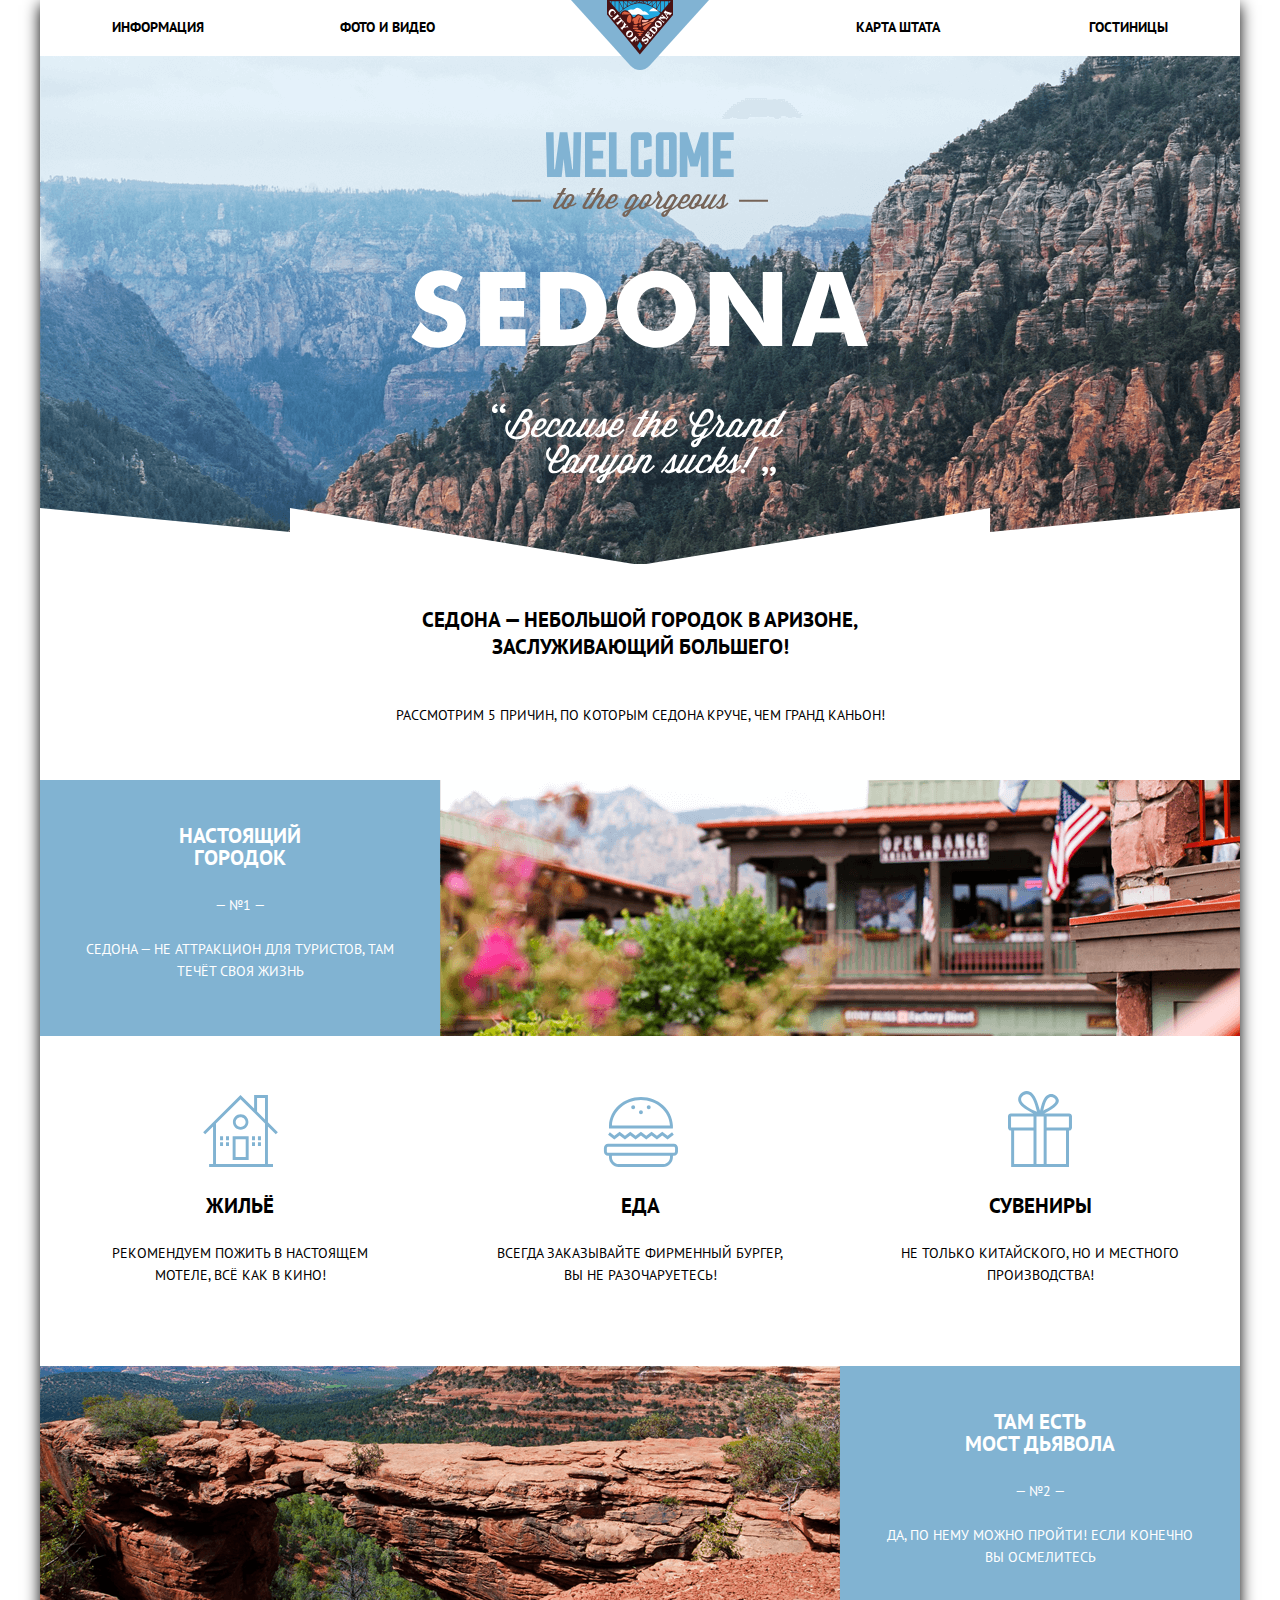
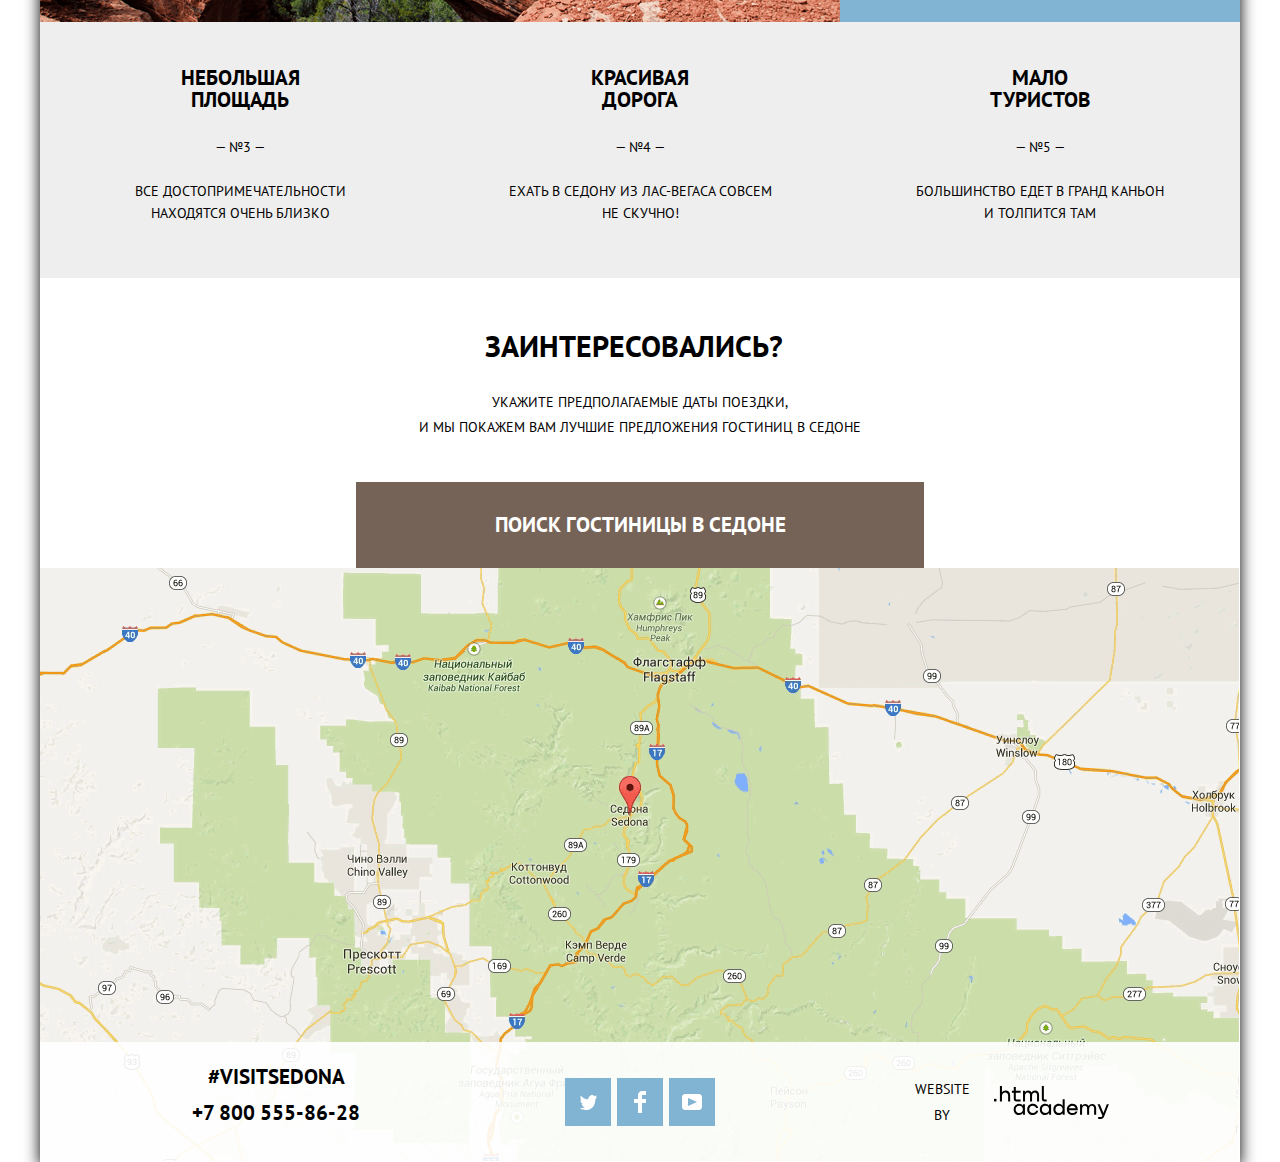
==== src/index.html @ e9a8806e "Закончил все секции основной страницы" ====
<!DOCTYPE html>
<html class="page" lang="ru">
<head>
    <meta charset="UTF-8"/>
    <link rel="stylesheet" href="css/normalize.css">
    <link rel="stylesheet" href="css/style.css">
    <link rel="icon" href="img/favicon/32.svg">
    <link rel="icon" href="img/favicon/152.svg">
    <link rel="manifest" href="manifest.webmanifest">
    <title>SEDONA</title>
</head>

<body class="page__body">
<div class="wrapper">
    <header>
        <nav class="nav">
            <a href="index.html" class="logo"></a>

            <ul class="nav__list">
                <li class="nav__item"><a href="#" class="nav__link">Информация</a></li>
                <li class="nav__item"><a href="#" class="nav__link">Фото и видео</a></li>
                <li class="nav__item"><a href="#" class="nav__link">Карта штата</a></li>
                <li class="nav__item"><a href="#" class="nav__link">Гостиницы</a></li>
            </ul>
        </nav>
    </header>

    <main class="content">

        <div class="main-header">
            <div class="intro">
                <img class="intro__img" src="img/welcome/welcome.svg" width="458" height="352" alt="Welcome">
            </div>

            <h1 class="title title_bold main-header__title">Седона — небольшой городок в Аризоне, <br>заслуживающий
                большего!
            </h1>
            <p class="subtitle main-header__subtitle">Рассмотрим 5 причин, по которым Седона круче, чем гранд
                каньон!</p>
        </div>

        <section class="steps">
            <!-- step-1 -->
            <div class="card card_white-text card_blue-bg">
                <h3 class="title card__title">Настоящий <br>городок</h3>
                <div class="card__number">— №1 —</div>
                <p class="subtitle card__subtitle">Седона — не аттракцион для туристов, там<br>течёт своя жизнь</p>
            </div>
            <div class="steps__img steps__img_city"></div>

            <div class="card card_info">
                <img class="card__icon" src="img/content/icon/home.svg" width="75" height="72" alt="Home">
                <h3 class="title card__title">Жильё</h3>
                <div class="subtitle card__subtitle">Рекомендуем пожить в настоящем <br>мотеле, всё как в кино!</div>
            </div>
            <div class="card card_info">
                <img class="card__icon" src="img/content/icon/eat.svg" width="75" height="70" alt="Eat">
                <h3 class="title card__title">Еда</h3>
                <div class="subtitle card__subtitle">Всегда заказывайте фирменный бургер,<br> вы не разочаруетесь!</div>
            </div>
            <div class="card card_info">
                <img class="card__icon" src="img/content/icon/gift.svg" width="64" height="77" alt="Gift">
                <h3 class="title card__title">Сувениры</h3>
                <div class="subtitle card__subtitle">Не только китайского, но и местного<br>производства!
                </div>
            </div>

            <!-- step-2 -->
            <div class="steps__img steps__img_devil"></div>

            <div class="card card_white-text card_blue-bg">
                <h3 class="title card__title">Там есть<br>Мост дьявола</h3>
                <div class="card__number">— №2 —</div>
                <p class="subtitle card__subtitle">Да, по нему можно пройти! Если конечно<br> вы осмелитесь</p>
            </div>
            <!-- more steps -->
            <div class="card card_gray-bg">
                <h3 class="title card__title">небольшая <br>площадь
                </h3>
                <div class="card__number">— №3 —</div>
                <p class="subtitle card__subtitle">все достопримечательности<br>находятся очень близко</p>
            </div>
            <div class="card card_gray-bg">
                <h3 class="title card__title">красивая<br>
                    дорога
                </h3>
                <div class="card__number">— №4 —</div>
                <p class="subtitle card__subtitle">ехать в седону из лас-вегаса совсем<br>не скучно!</p>
            </div>
            <div class="card card_gray-bg">
                <h3 class="title card__title">мало<br>туристов
                </h3>
                <div class="card__number">— №5 —</div>
                <p class="subtitle card__subtitle">большинство едет в гранд каньон<br>и толпится там</p>
            </div>
        </section>
        <section class="interesting">
            <h2 class="title interesting__title">
                Заинтересовались?
            </h2>
            <p class="subtitle interesting__subtitle">Укажите предполагаемые даты поездки,<br> и мы покажем вам лучшие
                предложения гостиниц в седоне</p>
            <button class="button button_brown">ПОИСК ГОСТИНИЦЫ В седоне</button>
        </section>
        <footer class="main-footer">
            <!-- карта -->
        </footer>
    </main>

    <div class="page-footer">
        <div class="contacts">
            <div class="contacts__hashtag">#visitSEDONA</div>
            <a href="tel:+78005558628" class="contacts__phone">+7 800 555-86-28</a>
        </div>
        <div class="social">
            <a class="social__link"><img class="social__icon social__icon_tw" src="img/footer/social/twitter.svg" alt="twitter"></a>
            <a class="social__link"><img class="social__icon social__icon_fb" src="img/footer/social/fb.svg" alt="fb"></a>
            <a class="social__link"><img class="social__icon social__icon_yt" src="img/footer/social/youtube.svg" alt="youtube"></a>
        </div>
        <div class="developer">
            Website by <a href="https://htmlacademy.ru/intensive/htmlcss" class="developer__link"><svg viewBox="0 0 115 33" xmlns="http://www.w3.org/2000/svg">
            <path d="M0 12.8691V15.4429H2.45789V12.8691H0Z"/>
            <path d="M11.6466 4.52562C10.0863 4.52562 8.82534 5.23341 8.03454 6.26294H7.94905V0H5.91864V15.4429H7.94905V10.1451C7.94905 8.02172 9.27418 6.49888 11.2191 6.49888C13.0572 6.49888 14.1258 7.87158 14.1258 9.71614V15.4429H16.1563V9.35153C16.1563 6.41308 14.3396 4.52562 11.6466 4.52562Z"/>
            <path d="M26.6171 4.82696H21.8082V1.07349H19.7778V4.82696H17.8542V6.80022H19.7778V12.7843C19.7778 14.5002 20.7396 15.4439 22.4708 15.4439H26.6171V13.4492H22.8769C22.193 13.4492 21.8082 13.0632 21.8082 12.3983V6.80022H26.6171V4.82696Z"/>
            <path d="M41.1215 4.54712C39.497 4.54712 38.2576 5.34071 37.5736 6.60618H37.5095C36.8897 5.36217 35.7356 4.54712 34.154 4.54712C32.7434 4.54712 31.6746 5.29781 31.0336 6.3488H30.948V4.82596H29.0031V15.4429H31.0336V9.99504C31.0336 8.00032 32.0806 6.54184 33.6624 6.49894C35.1584 6.45604 36.0347 7.52847 36.0347 9.13708V15.4429H38.0652V9.82343C38.0652 7.44266 39.4758 6.49894 40.6941 6.49894C42.1688 6.49894 43.0452 7.52847 43.0452 9.13708V15.4429H45.0754V8.92261C45.0754 6.3488 43.6221 4.54712 41.1215 4.54712Z"/>
            <path d="M47.8271 12.6975C47.8271 14.4348 48.8103 15.4429 50.6269 15.4429H52.6359V13.4696H50.9261C50.2422 13.4696 49.8574 13.0835 49.8574 12.4186V0H47.8271V12.6975Z"/>
            <path d="M28.9048 19.6888H28.8192C28.027 18.6227 26.7425 17.8764 25.0295 17.8551C21.882 17.8124 19.6338 20.1365 19.6338 23.4202C19.6338 26.7252 21.9248 29.0494 25.008 29.0068C26.7637 28.9853 28.027 28.1965 28.8192 27.0663H28.9048V28.7081H30.9177V18.1536H28.9048V19.6888ZM25.3077 27.0451C23.081 27.0451 21.6679 25.4245 21.6679 23.4202C21.6679 21.4159 23.081 19.7954 25.3077 19.7954C27.4703 19.7954 28.8836 21.4159 28.8836 23.4202C28.8836 25.4033 27.4703 27.0451 25.3077 27.0451Z"/>
            <path d="M44.2095 21.9915C43.717 19.6034 41.5973 17.855 38.8139 17.855C35.4524 17.855 33.2042 20.307 33.2042 23.4201C33.2042 26.5331 35.4524 29.0067 38.8139 29.0067C41.5973 29.0067 43.717 27.2155 44.2095 24.8061H42.0898C41.6617 26.1494 40.3984 27.0662 38.8354 27.0662C36.6513 27.0662 35.2381 25.4244 35.2381 23.4201C35.2381 21.4158 36.6513 19.7953 38.8354 19.7953C40.4625 19.7953 41.6617 20.7548 42.0898 21.9915H44.2095Z"/>
            <path d="M55.0836 19.6888H54.998C54.2058 18.6227 52.921 17.8764 51.2081 17.8551C48.0607 17.8124 45.8125 20.1365 45.8125 23.4202C45.8125 26.7252 48.1036 29.0494 51.1866 29.0068C52.9425 28.9853 54.2058 28.1965 54.998 27.0663H55.0836V28.7081H57.0962V18.1536H55.0836V19.6888ZM51.4866 27.0451C49.2596 27.0451 47.8466 25.4245 47.8466 23.4202C47.8466 21.4159 49.2596 19.7954 51.4866 19.7954C53.6491 19.7954 55.0622 21.4159 55.0622 23.4202C55.0622 25.4033 53.6491 27.0451 51.4866 27.0451Z"/>
            <path d="M68.6538 19.7953H68.5682C67.776 18.6652 66.4483 17.8763 64.7568 17.855C61.6738 17.8123 59.3827 20.1365 59.3827 23.4415C59.3827 26.7251 61.6309 29.0493 64.7783 29.0067C66.4483 28.9853 67.776 28.239 68.5468 27.1729H68.6538V28.708H70.6665V13.356H68.6538V19.7953ZM65.0568 27.0662C62.8298 27.0662 61.4168 25.4458 61.4168 23.4415C61.4168 21.4372 62.8298 19.8166 65.0568 19.8166C67.2193 19.8166 68.6324 21.4585 68.6324 23.4415C68.6324 25.4458 67.2193 27.0662 65.0568 27.0662Z"/>
            <path d="M78.3297 17.855C75.0752 17.855 72.8483 20.3497 72.8483 23.4414C72.8483 26.4479 74.9467 29.0067 78.3724 29.0067C80.8561 29.0067 82.8475 27.6633 83.5541 25.4244H81.4342C80.9634 26.4267 79.8286 27.0662 78.4582 27.0662C76.5312 27.0662 75.1608 25.7869 75.0108 24.1451H83.7682C84.0464 20.6269 81.8412 17.855 78.3297 17.855ZM78.2868 19.7953C79.9783 19.7953 81.2416 20.8401 81.5627 22.354H75.0538C75.3534 20.8614 76.6168 19.7953 78.2868 19.7953Z"/>
            <path d="M98.1985 17.8762C96.5713 17.8762 95.3295 18.6651 94.6443 19.9232H94.5799C93.9591 18.6865 92.8029 17.8762 91.2184 17.8762C89.8054 17.8762 88.7347 18.6225 88.0924 19.6673H88.0068V18.1534H86.0583V28.7079H88.0924V23.2921C88.0924 21.3091 89.1417 19.8592 90.7261 19.8165C92.2247 19.7739 93.1028 20.84 93.1028 22.4392V28.7079H95.1368V23.1215C95.1368 20.7547 96.5499 19.8165 97.7703 19.8165C99.2477 19.8165 100.125 20.84 100.125 22.4392V28.7079H102.16V22.226C102.16 19.6673 100.704 17.8762 98.1985 17.8762Z"/>
            <path d="M109.441 27.0237L105.801 18.1536H103.553L108.392 29.7104L108.371 29.753C108.028 30.6272 107.643 30.947 106.701 30.947H104.196V32.9726H106.701C108.542 32.9726 109.527 32.1411 110.212 30.3499L114.88 18.1536H112.803L109.441 27.0237Z"/>
        </svg></a>
        </div>
    </div>
</div>
</body>
</html>
---- src/css/style.css ----
/* global */

:root {
    --text-color: #000;
    --blue-color: #81B3D2;
    --blue-color-hover: #669EC0;
    --blue-color-focus: #5496BD;
    --gray-color: #eee;
    --gray-color-active: #BDBBBC;
    --page-gray-color: #F2F2F2;
    --wrapper-shadow-color: rgba(0, 1, 1, 1);
    --brown-color: #766357;
    --brown-color-hover: #604E43;
    --brown-color-active: #503E33;
    --white-color: #fff;
    --white-color-active: rgba(255, 255, 255, 0.5);
    --white-color-footer: rgba(255, 255, 255, 0.9);
    --primary-font: "PT Sans", "Tahoma", sans-serif;

    --transition: 0.2s ease;
}

@font-face {
    font-family: "PT Sans";
    src: url("../fonts/PTSans-Regular.woff2") format("woff2"),
    url("../fonts/PTSans-Regular.woff") format("woff");
    font-weight: 400;
    font-style: normal;
}

@font-face {
    font-family: "PT Sans";
    src: url("../fonts/PTSans-Bold.woff2") format("woff2"),
    url("../fonts/PTSans-Bold.woff") format("woff");
    font-weight: 700;
    font-style: normal;
}

.page {
    height: 100%;
    margin: 0;
    padding: 0;
    font-family: var(--primary-font);
    background: var(--page-gray-color);
    font-size: 14px;
    line-height: 27px;
    text-align: center;
    text-transform: uppercase;
}

.page__body {
    min-height: 100%;
    display: grid;
    grid-template-rows: min-content 1fr min-content;
    justify-content: center;
    background: var(--white-color);
}

.wrapper {
    position: relative;
    width: 1200px;
    box-shadow: 0 5px 15px 0 var(--wrapper-shadow-color);
}

.title {
    margin: 0;
    padding: 0;
    font-size: 21px;
    font-weight: 700;
}

.subtitle {
    margin: 0;
    padding: 0;
}

.button,
.nav__link,
.social__link,
.social__icon,
.developer__link {
    transition: var(--transition);
}

.button {
    width: 568px;
    height: 86px;
    color: var(--white-color);
    list-style-type: none;
    font-size: 21px;
    font-weight: 700;
    text-transform: uppercase;
    border: none;
}

.button_brown {
    background-color: var(--brown-color);
}

.button_brown:hover {
    background: var(--brown-color-active);
}

.button_brown:active {
    background: var(--brown-color-active);
    color: var(--white-color-active);
}

/* page-header */

.logo {
    position: absolute;
    z-index: 1;
    width: 138px;
    height: 70px;
    left: 50%;
    margin-left: -69px;
    background: url("../img/logo.svg") no-repeat center;
}

.nav__list {
    margin: 0;
    padding: 0;
    height: 56px;
    width: 100%;
    list-style-type: none;
    display: flex;
    justify-content: center;
}

.nav__item {
    width: 25%;
    padding: 14px 0;
    box-sizing: border-box;
}

.nav__item:nth-child(1) {
    padding-left: 72px;
}

.nav__item:nth-child(4) {
    padding-right: 72px;
}

.nav__item:nth-child(1),
.nav__item:nth-child(2) {
    text-align: left;
}

.nav__item:nth-child(3),
.nav__item:nth-child(4) {
    text-align: right;
}

.nav__link {
    font-weight: 700;
    color: var(--text-color);
    text-decoration: none;
}

.nav__link:hover {
    color: var(--blue-color-hover);
}

.nav__link:focus {
    color: var(--brown-color);
}

.nav__link:active {
    color: var(--text-color);
    opacity: 0.5;
}

/*main-header*/
.intro {
    position: relative;
    height: 508px;
    display: flex;
    justify-content: center;
    align-items: flex-end;
    background: url("../img/welcome/bg-top.png") no-repeat bottom;
}

.intro::after {
    position: absolute;
    content: "";
    width: 100%;
    height: 56px;
    bottom: 0;
    background-image: url("data:image/svg+xml,%3Csvg width='1200' height='57' viewBox='0 0 1200 57' fill='none' xmlns='http://www.w3.org/2000/svg'%3E%3Cpath d='M0 57V0L250 24V0L600 57L950 0V24L1200 0V57H0Z' fill='white'/%3E%3C/svg%3E%0A");
}

.intro__img {
    padding-bottom: 80px;
    display: block;
}

.main-header__title {
    padding: 42px 0;
}

.main-header__subtitle {
    padding-bottom: 51px;
}

.steps {
    display: grid;
    grid-template: 256px 330px 256px 256px / repeat( 3, 1fr);
}

.steps__img {
    grid-column: span 2;
    height: 256px;
}

.steps__img_city {
    background: url("../img/content/city.png") no-repeat;
}

.steps__img_devil {
    background: url("../img/content/devil.png") no-repeat;
}

.card {
    display: flex;
    flex-direction: column;
    align-items: center;
    justify-content: flex-end;
    line-height: 22px;
    padding: 46px 0;
}

.card_info {
    padding-bottom: 72px;
}

.card_white-text {
    color: var(--white-color);
}

.card_blue-bg {
    background: var(--blue-color);
}

.card_gray-bg {
    background: var(--gray-color);
}

.card__icon {
    padding-bottom: 28px;
}

.card__title {
    padding-bottom: 25px;
}

.card__number {
    padding-bottom: 22px;
}

.card__subtitle {

    padding-bottom: 8px;
}

.card__text {
    padding-bottom: 38px;
}

.interesting {
    display: flex;
    flex-direction: column;
    align-items: center;
    align-content: flex-end;
    padding-top: 56px;
}

.interesting__title {
    position: relative;
    left: -6px;
    line-height: 24px;
    font-size: 30px;
    padding-bottom: 32px;
}

.interesting__subtitle {
    line-height: 25px;
    padding-bottom: 42px;
}

.main-footer {
    height: 594px;
    background: url("../img/content/map.png") no-repeat;
}

.page-footer {
    width: 100%;
    position: absolute;
    bottom: 0;
    height: 120px;
    line-height: 26px;
    display: grid;
    justify-items: center;
    grid-template-columns: 2fr 1fr 2fr;
    background: var(--white-color-footer);
}

.contacts {
    height: 120px;
    display: flex;
    justify-content: flex-end;
    flex-direction: column;
    font-size: 21px;
    font-weight: 700;
    padding-right: 8px;
}

.contacts__hashtag {
    padding-bottom: 10px;
}

.contacts__phone {
    color: var(--text-color);
    text-decoration: none;
    padding-bottom: 36px;
}

.social {
    height: 120px;
    display: grid;
    align-items: center;
    grid-template-columns: 46px 46px 46px;
    grid-column-gap: 6px;
}

.social__link {
    position: relative;
    display: flex;
    justify-content: center;
    align-items: center;
    width: 46px;
    height: 48px;
    background: var(--blue-color);
}

.social__link:hover {
    background: var(--blue-color-hover);
}

.social__link:focus,
.social__link:active {
    background: var(--blue-color-focus);
}

.social__link:active .social__icon {
    opacity: 0.5;
}

.social__icon {
    display: block;
}

.developer {
    height: 120px;
    display: grid;
    grid-template-columns: 74px 113px;
    grid-column-gap: 15px;
    align-items: center;
    padding-left: 12px;
    font-size: 14px;
}

.developer__link {
    display: block;;
    width: 115px;
    height: 33px;
}

.developer__link:hover {
    fill: var(--blue-color-hover);
}

.developer__link:active {
    fill: var(--text-color);
    opacity: 0.5;
}
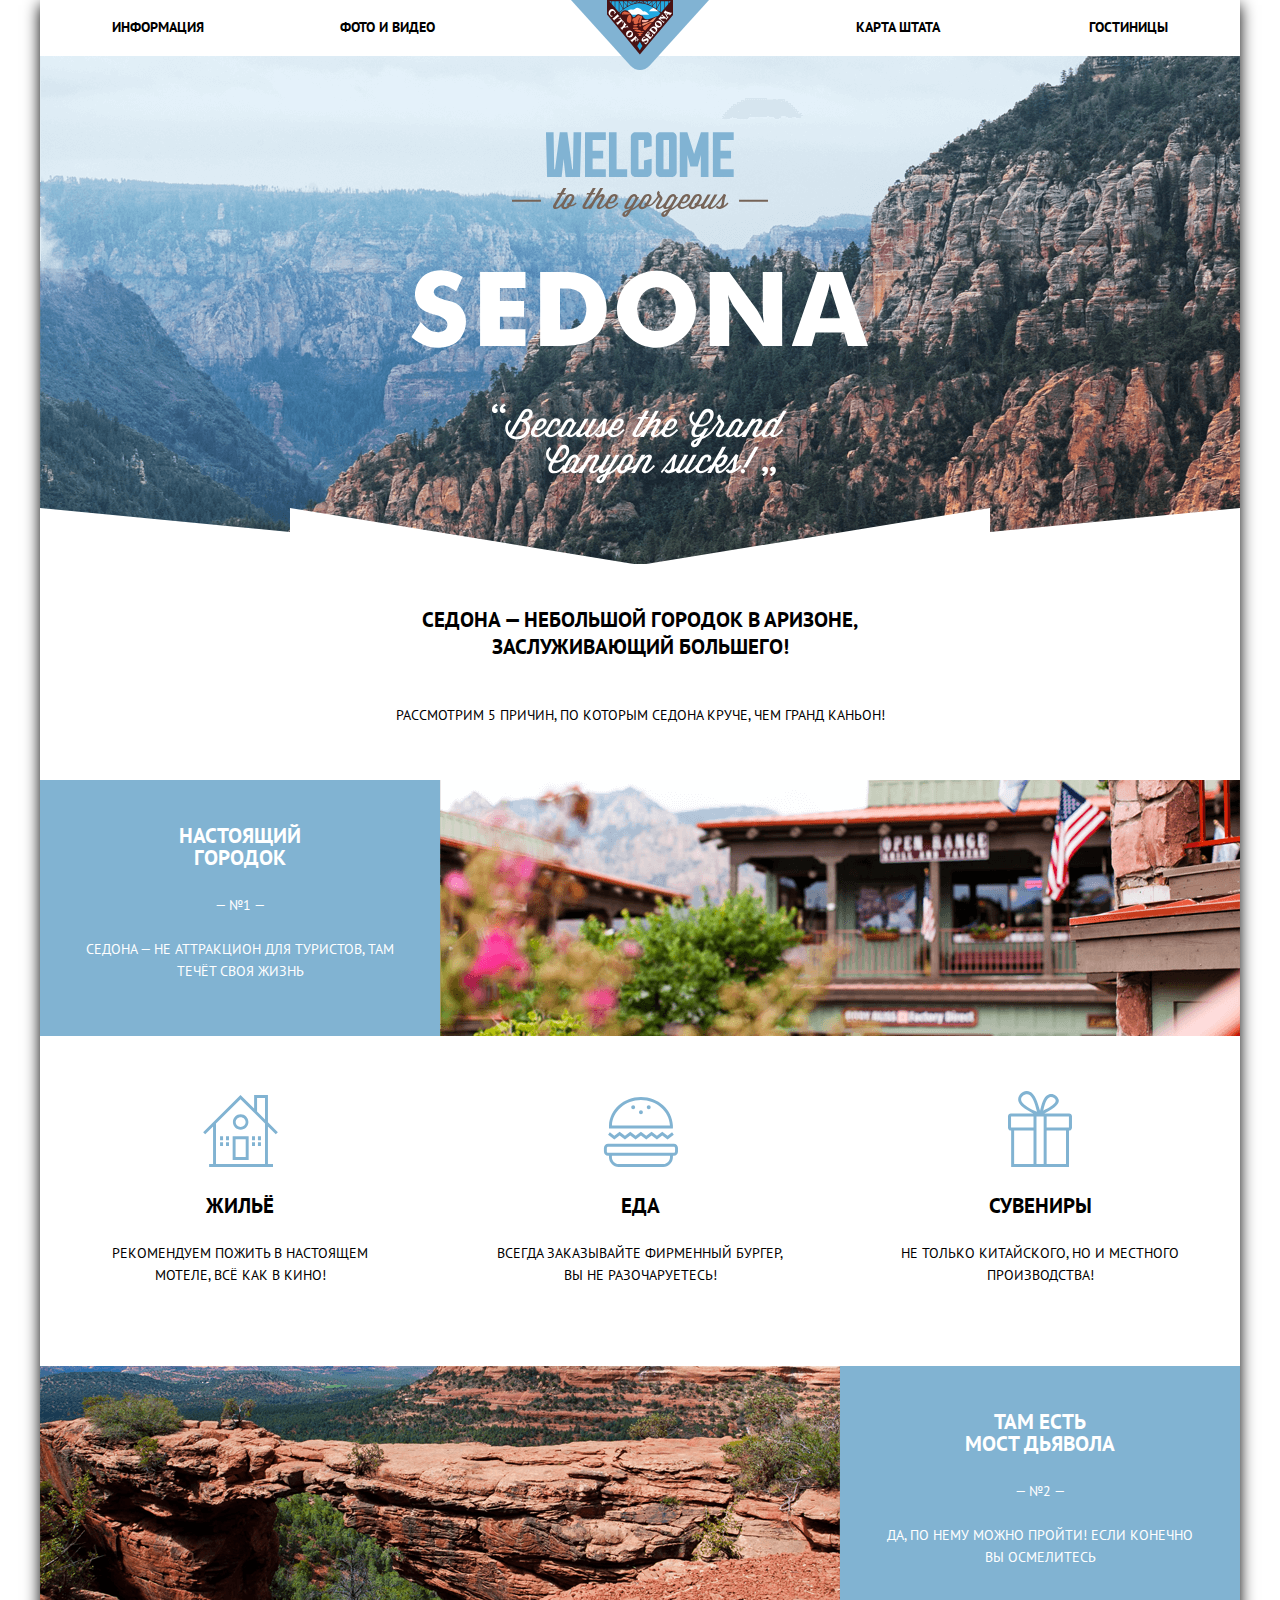
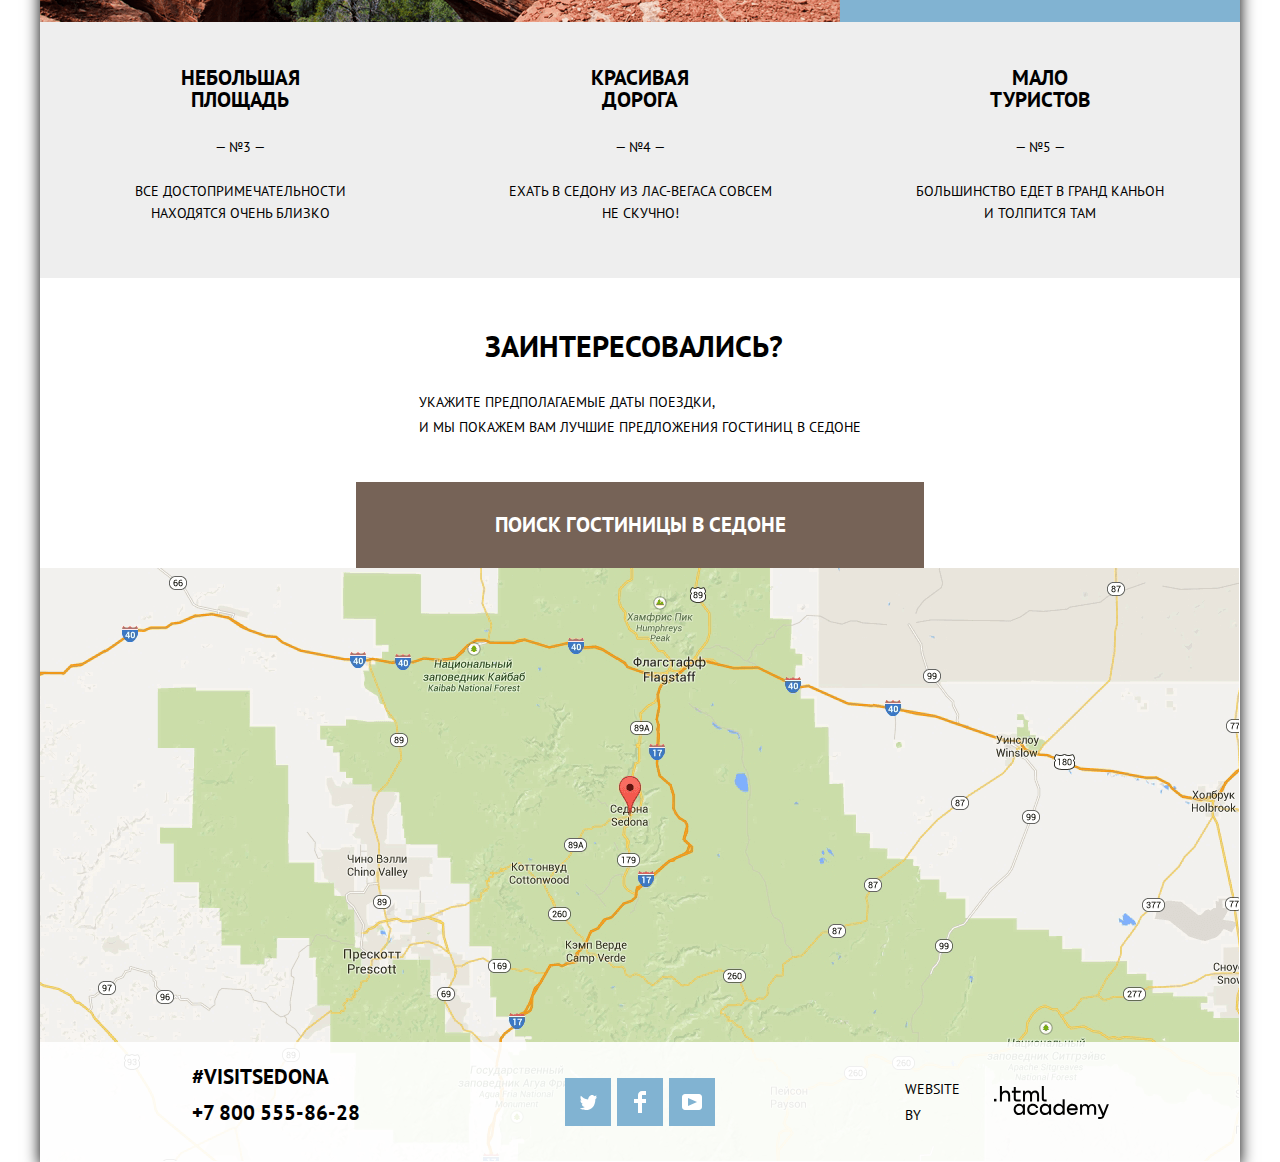
==== commit c21bb958: "Закончил filter catalog.html, правки style.css" ====
--- a/src/index.html
+++ b/src/index.html
@@ -12,15 +12,15 @@
 
 <body class="page__body">
 <div class="wrapper">
-    <header>
+    <header class="page-header">
+        <a href="index.html" class="logo"></a>
+
         <nav class="nav">
-            <a href="index.html" class="logo"></a>
-
             <ul class="nav__list">
                 <li class="nav__item"><a href="#" class="nav__link">Информация</a></li>
                 <li class="nav__item"><a href="#" class="nav__link">Фото и видео</a></li>
                 <li class="nav__item"><a href="#" class="nav__link">Карта штата</a></li>
-                <li class="nav__item"><a href="#" class="nav__link">Гостиницы</a></li>
+                <li class="nav__item"><a href="catalog.html" class="nav__link">Гостиницы</a></li>
             </ul>
         </nav>
     </header>
@@ -40,6 +40,7 @@
         </div>
 
         <section class="steps">
+
             <!-- step-1 -->
             <div class="card card_white-text card_blue-bg">
                 <h3 class="title card__title">Настоящий <br>городок</h3>
@@ -73,6 +74,7 @@
                 <div class="card__number">— №2 —</div>
                 <p class="subtitle card__subtitle">Да, по нему можно пройти! Если конечно<br> вы осмелитесь</p>
             </div>
+
             <!-- more steps -->
             <div class="card card_gray-bg">
                 <h3 class="title card__title">небольшая <br>площадь
@@ -94,6 +96,7 @@
                 <p class="subtitle card__subtitle">большинство едет в гранд каньон<br>и толпится там</p>
             </div>
         </section>
+
         <section class="interesting">
             <h2 class="title interesting__title">
                 Заинтересовались?
@@ -102,36 +105,55 @@
                 предложения гостиниц в седоне</p>
             <button class="button button_brown">ПОИСК ГОСТИНИЦЫ В седоне</button>
         </section>
+
         <footer class="main-footer">
             <!-- карта -->
         </footer>
     </main>
 
-    <div class="page-footer">
+    <div class="page-footer page-footer_absolute">
         <div class="contacts">
-            <div class="contacts__hashtag">#visitSEDONA</div>
-            <a href="tel:+78005558628" class="contacts__phone">+7 800 555-86-28</a>
+            <div class="contacts__hashtag">
+                #visitSEDONA
+            </div>
+            <a href="tel:+78005558628" class="contacts__phone">
+                +7 800 555-86-28
+            </a>
         </div>
         <div class="social">
-            <a class="social__link"><img class="social__icon social__icon_tw" src="img/footer/social/twitter.svg" alt="twitter"></a>
-            <a class="social__link"><img class="social__icon social__icon_fb" src="img/footer/social/fb.svg" alt="fb"></a>
-            <a class="social__link"><img class="social__icon social__icon_yt" src="img/footer/social/youtube.svg" alt="youtube"></a>
+            <a class="social__link">
+                <img class="social__icon social__icon_tw"
+                     src="img/footer/social/twitter.svg"
+                     alt="twitter">
+            </a>
+            <a class="social__link">
+                <img class="social__icon social__icon_fb"
+                     src="img/footer/social/fb.svg"
+                     alt="fb">
+            </a>
+            <a class="social__link"><img class="social__icon social__icon_yt"
+                                         src="img/footer/social/youtube.svg"
+                                         alt="youtube">
+            </a>
         </div>
         <div class="developer">
-            Website by <a href="https://htmlacademy.ru/intensive/htmlcss" class="developer__link"><svg viewBox="0 0 115 33" xmlns="http://www.w3.org/2000/svg">
-            <path d="M0 12.8691V15.4429H2.45789V12.8691H0Z"/>
-            <path d="M11.6466 4.52562C10.0863 4.52562 8.82534 5.23341 8.03454 6.26294H7.94905V0H5.91864V15.4429H7.94905V10.1451C7.94905 8.02172 9.27418 6.49888 11.2191 6.49888C13.0572 6.49888 14.1258 7.87158 14.1258 9.71614V15.4429H16.1563V9.35153C16.1563 6.41308 14.3396 4.52562 11.6466 4.52562Z"/>
-            <path d="M26.6171 4.82696H21.8082V1.07349H19.7778V4.82696H17.8542V6.80022H19.7778V12.7843C19.7778 14.5002 20.7396 15.4439 22.4708 15.4439H26.6171V13.4492H22.8769C22.193 13.4492 21.8082 13.0632 21.8082 12.3983V6.80022H26.6171V4.82696Z"/>
-            <path d="M41.1215 4.54712C39.497 4.54712 38.2576 5.34071 37.5736 6.60618H37.5095C36.8897 5.36217 35.7356 4.54712 34.154 4.54712C32.7434 4.54712 31.6746 5.29781 31.0336 6.3488H30.948V4.82596H29.0031V15.4429H31.0336V9.99504C31.0336 8.00032 32.0806 6.54184 33.6624 6.49894C35.1584 6.45604 36.0347 7.52847 36.0347 9.13708V15.4429H38.0652V9.82343C38.0652 7.44266 39.4758 6.49894 40.6941 6.49894C42.1688 6.49894 43.0452 7.52847 43.0452 9.13708V15.4429H45.0754V8.92261C45.0754 6.3488 43.6221 4.54712 41.1215 4.54712Z"/>
-            <path d="M47.8271 12.6975C47.8271 14.4348 48.8103 15.4429 50.6269 15.4429H52.6359V13.4696H50.9261C50.2422 13.4696 49.8574 13.0835 49.8574 12.4186V0H47.8271V12.6975Z"/>
-            <path d="M28.9048 19.6888H28.8192C28.027 18.6227 26.7425 17.8764 25.0295 17.8551C21.882 17.8124 19.6338 20.1365 19.6338 23.4202C19.6338 26.7252 21.9248 29.0494 25.008 29.0068C26.7637 28.9853 28.027 28.1965 28.8192 27.0663H28.9048V28.7081H30.9177V18.1536H28.9048V19.6888ZM25.3077 27.0451C23.081 27.0451 21.6679 25.4245 21.6679 23.4202C21.6679 21.4159 23.081 19.7954 25.3077 19.7954C27.4703 19.7954 28.8836 21.4159 28.8836 23.4202C28.8836 25.4033 27.4703 27.0451 25.3077 27.0451Z"/>
-            <path d="M44.2095 21.9915C43.717 19.6034 41.5973 17.855 38.8139 17.855C35.4524 17.855 33.2042 20.307 33.2042 23.4201C33.2042 26.5331 35.4524 29.0067 38.8139 29.0067C41.5973 29.0067 43.717 27.2155 44.2095 24.8061H42.0898C41.6617 26.1494 40.3984 27.0662 38.8354 27.0662C36.6513 27.0662 35.2381 25.4244 35.2381 23.4201C35.2381 21.4158 36.6513 19.7953 38.8354 19.7953C40.4625 19.7953 41.6617 20.7548 42.0898 21.9915H44.2095Z"/>
-            <path d="M55.0836 19.6888H54.998C54.2058 18.6227 52.921 17.8764 51.2081 17.8551C48.0607 17.8124 45.8125 20.1365 45.8125 23.4202C45.8125 26.7252 48.1036 29.0494 51.1866 29.0068C52.9425 28.9853 54.2058 28.1965 54.998 27.0663H55.0836V28.7081H57.0962V18.1536H55.0836V19.6888ZM51.4866 27.0451C49.2596 27.0451 47.8466 25.4245 47.8466 23.4202C47.8466 21.4159 49.2596 19.7954 51.4866 19.7954C53.6491 19.7954 55.0622 21.4159 55.0622 23.4202C55.0622 25.4033 53.6491 27.0451 51.4866 27.0451Z"/>
-            <path d="M68.6538 19.7953H68.5682C67.776 18.6652 66.4483 17.8763 64.7568 17.855C61.6738 17.8123 59.3827 20.1365 59.3827 23.4415C59.3827 26.7251 61.6309 29.0493 64.7783 29.0067C66.4483 28.9853 67.776 28.239 68.5468 27.1729H68.6538V28.708H70.6665V13.356H68.6538V19.7953ZM65.0568 27.0662C62.8298 27.0662 61.4168 25.4458 61.4168 23.4415C61.4168 21.4372 62.8298 19.8166 65.0568 19.8166C67.2193 19.8166 68.6324 21.4585 68.6324 23.4415C68.6324 25.4458 67.2193 27.0662 65.0568 27.0662Z"/>
-            <path d="M78.3297 17.855C75.0752 17.855 72.8483 20.3497 72.8483 23.4414C72.8483 26.4479 74.9467 29.0067 78.3724 29.0067C80.8561 29.0067 82.8475 27.6633 83.5541 25.4244H81.4342C80.9634 26.4267 79.8286 27.0662 78.4582 27.0662C76.5312 27.0662 75.1608 25.7869 75.0108 24.1451H83.7682C84.0464 20.6269 81.8412 17.855 78.3297 17.855ZM78.2868 19.7953C79.9783 19.7953 81.2416 20.8401 81.5627 22.354H75.0538C75.3534 20.8614 76.6168 19.7953 78.2868 19.7953Z"/>
-            <path d="M98.1985 17.8762C96.5713 17.8762 95.3295 18.6651 94.6443 19.9232H94.5799C93.9591 18.6865 92.8029 17.8762 91.2184 17.8762C89.8054 17.8762 88.7347 18.6225 88.0924 19.6673H88.0068V18.1534H86.0583V28.7079H88.0924V23.2921C88.0924 21.3091 89.1417 19.8592 90.7261 19.8165C92.2247 19.7739 93.1028 20.84 93.1028 22.4392V28.7079H95.1368V23.1215C95.1368 20.7547 96.5499 19.8165 97.7703 19.8165C99.2477 19.8165 100.125 20.84 100.125 22.4392V28.7079H102.16V22.226C102.16 19.6673 100.704 17.8762 98.1985 17.8762Z"/>
-            <path d="M109.441 27.0237L105.801 18.1536H103.553L108.392 29.7104L108.371 29.753C108.028 30.6272 107.643 30.947 106.701 30.947H104.196V32.9726H106.701C108.542 32.9726 109.527 32.1411 110.212 30.3499L114.88 18.1536H112.803L109.441 27.0237Z"/>
-        </svg></a>
+            Website by
+            <a href="https://htmlacademy.ru/intensive/htmlcss" class="developer__link">
+                <svg viewBox="0 0 115 33" xmlns="http://www.w3.org/2000/svg">
+                    <path d="M0 12.8691V15.4429H2.45789V12.8691H0Z"/>
+                    <path d="M11.6466 4.52562C10.0863 4.52562 8.82534 5.23341 8.03454 6.26294H7.94905V0H5.91864V15.4429H7.94905V10.1451C7.94905 8.02172 9.27418 6.49888 11.2191 6.49888C13.0572 6.49888 14.1258 7.87158 14.1258 9.71614V15.4429H16.1563V9.35153C16.1563 6.41308 14.3396 4.52562 11.6466 4.52562Z"/>
+                    <path d="M26.6171 4.82696H21.8082V1.07349H19.7778V4.82696H17.8542V6.80022H19.7778V12.7843C19.7778 14.5002 20.7396 15.4439 22.4708 15.4439H26.6171V13.4492H22.8769C22.193 13.4492 21.8082 13.0632 21.8082 12.3983V6.80022H26.6171V4.82696Z"/>
+                    <path d="M41.1215 4.54712C39.497 4.54712 38.2576 5.34071 37.5736 6.60618H37.5095C36.8897 5.36217 35.7356 4.54712 34.154 4.54712C32.7434 4.54712 31.6746 5.29781 31.0336 6.3488H30.948V4.82596H29.0031V15.4429H31.0336V9.99504C31.0336 8.00032 32.0806 6.54184 33.6624 6.49894C35.1584 6.45604 36.0347 7.52847 36.0347 9.13708V15.4429H38.0652V9.82343C38.0652 7.44266 39.4758 6.49894 40.6941 6.49894C42.1688 6.49894 43.0452 7.52847 43.0452 9.13708V15.4429H45.0754V8.92261C45.0754 6.3488 43.6221 4.54712 41.1215 4.54712Z"/>
+                    <path d="M47.8271 12.6975C47.8271 14.4348 48.8103 15.4429 50.6269 15.4429H52.6359V13.4696H50.9261C50.2422 13.4696 49.8574 13.0835 49.8574 12.4186V0H47.8271V12.6975Z"/>
+                    <path d="M28.9048 19.6888H28.8192C28.027 18.6227 26.7425 17.8764 25.0295 17.8551C21.882 17.8124 19.6338 20.1365 19.6338 23.4202C19.6338 26.7252 21.9248 29.0494 25.008 29.0068C26.7637 28.9853 28.027 28.1965 28.8192 27.0663H28.9048V28.7081H30.9177V18.1536H28.9048V19.6888ZM25.3077 27.0451C23.081 27.0451 21.6679 25.4245 21.6679 23.4202C21.6679 21.4159 23.081 19.7954 25.3077 19.7954C27.4703 19.7954 28.8836 21.4159 28.8836 23.4202C28.8836 25.4033 27.4703 27.0451 25.3077 27.0451Z"/>
+                    <path d="M44.2095 21.9915C43.717 19.6034 41.5973 17.855 38.8139 17.855C35.4524 17.855 33.2042 20.307 33.2042 23.4201C33.2042 26.5331 35.4524 29.0067 38.8139 29.0067C41.5973 29.0067 43.717 27.2155 44.2095 24.8061H42.0898C41.6617 26.1494 40.3984 27.0662 38.8354 27.0662C36.6513 27.0662 35.2381 25.4244 35.2381 23.4201C35.2381 21.4158 36.6513 19.7953 38.8354 19.7953C40.4625 19.7953 41.6617 20.7548 42.0898 21.9915H44.2095Z"/>
+                    <path d="M55.0836 19.6888H54.998C54.2058 18.6227 52.921 17.8764 51.2081 17.8551C48.0607 17.8124 45.8125 20.1365 45.8125 23.4202C45.8125 26.7252 48.1036 29.0494 51.1866 29.0068C52.9425 28.9853 54.2058 28.1965 54.998 27.0663H55.0836V28.7081H57.0962V18.1536H55.0836V19.6888ZM51.4866 27.0451C49.2596 27.0451 47.8466 25.4245 47.8466 23.4202C47.8466 21.4159 49.2596 19.7954 51.4866 19.7954C53.6491 19.7954 55.0622 21.4159 55.0622 23.4202C55.0622 25.4033 53.6491 27.0451 51.4866 27.0451Z"/>
+                    <path d="M68.6538 19.7953H68.5682C67.776 18.6652 66.4483 17.8763 64.7568 17.855C61.6738 17.8123 59.3827 20.1365 59.3827 23.4415C59.3827 26.7251 61.6309 29.0493 64.7783 29.0067C66.4483 28.9853 67.776 28.239 68.5468 27.1729H68.6538V28.708H70.6665V13.356H68.6538V19.7953ZM65.0568 27.0662C62.8298 27.0662 61.4168 25.4458 61.4168 23.4415C61.4168 21.4372 62.8298 19.8166 65.0568 19.8166C67.2193 19.8166 68.6324 21.4585 68.6324 23.4415C68.6324 25.4458 67.2193 27.0662 65.0568 27.0662Z"/>
+                    <path d="M78.3297 17.855C75.0752 17.855 72.8483 20.3497 72.8483 23.4414C72.8483 26.4479 74.9467 29.0067 78.3724 29.0067C80.8561 29.0067 82.8475 27.6633 83.5541 25.4244H81.4342C80.9634 26.4267 79.8286 27.0662 78.4582 27.0662C76.5312 27.0662 75.1608 25.7869 75.0108 24.1451H83.7682C84.0464 20.6269 81.8412 17.855 78.3297 17.855ZM78.2868 19.7953C79.9783 19.7953 81.2416 20.8401 81.5627 22.354H75.0538C75.3534 20.8614 76.6168 19.7953 78.2868 19.7953Z"/>
+                    <path d="M98.1985 17.8762C96.5713 17.8762 95.3295 18.6651 94.6443 19.9232H94.5799C93.9591 18.6865 92.8029 17.8762 91.2184 17.8762C89.8054 17.8762 88.7347 18.6225 88.0924 19.6673H88.0068V18.1534H86.0583V28.7079H88.0924V23.2921C88.0924 21.3091 89.1417 19.8592 90.7261 19.8165C92.2247 19.7739 93.1028 20.84 93.1028 22.4392V28.7079H95.1368V23.1215C95.1368 20.7547 96.5499 19.8165 97.7703 19.8165C99.2477 19.8165 100.125 20.84 100.125 22.4392V28.7079H102.16V22.226C102.16 19.6673 100.704 17.8762 98.1985 17.8762Z"/>
+                    <path d="M109.441 27.0237L105.801 18.1536H103.553L108.392 29.7104L108.371 29.753C108.028 30.6272 107.643 30.947 106.701 30.947H104.196V32.9726H106.701C108.542 32.9726 109.527 32.1411 110.212 30.3499L114.88 18.1536H112.803L109.441 27.0237Z"/>
+                </svg>
+            </a>
         </div>
     </div>
 </div>
--- a/src/css/style.css
+++ b/src/css/style.css
@@ -1,5 +1,4 @@
 /* global */
-
 :root {
     --text-color: #000;
     --blue-color: #81B3D2;
@@ -37,28 +36,27 @@
 }
 
 .page {
-    height: 100%;
     margin: 0;
     padding: 0;
     font-family: var(--primary-font);
     background: var(--page-gray-color);
     font-size: 14px;
     line-height: 27px;
-    text-align: center;
     text-transform: uppercase;
 }
 
 .page__body {
-    min-height: 100%;
+    display: flex;
+    justify-content: center;
+    background: var(--white-color);
+}
+
+.wrapper {
+    width: 1200px;
+    min-height: 100vh;
+    position: relative;
     display: grid;
     grid-template-rows: min-content 1fr min-content;
-    justify-content: center;
-    background: var(--white-color);
-}
-
-.wrapper {
-    position: relative;
-    width: 1200px;
     box-shadow: 0 5px 15px 0 var(--wrapper-shadow-color);
 }
 
@@ -107,7 +105,6 @@
 }
 
 /* page-header */
-
 .logo {
     position: absolute;
     z-index: 1;
@@ -121,11 +118,12 @@
 .nav__list {
     margin: 0;
     padding: 0;
-    height: 56px;
+    min-height: 56px;
     width: 100%;
     list-style-type: none;
     display: flex;
     justify-content: center;
+    flex-wrap: wrap;
 }
 
 .nav__item {
@@ -195,6 +193,10 @@
     display: block;
 }
 
+.main-header {
+    text-align: center;
+}
+
 .main-header__title {
     padding: 42px 0;
 }
@@ -222,12 +224,13 @@
 }
 
 .card {
+    padding: 46px 0;
+    text-align: center;
     display: flex;
     flex-direction: column;
     align-items: center;
     justify-content: flex-end;
     line-height: 22px;
-    padding: 46px 0;
 }
 
 .card_info {
@@ -293,11 +296,172 @@
     background: url("../img/content/map.png") no-repeat;
 }
 
+/*-- filter --*/
+
+.head-filter {
+    box-sizing: border-box;
+    padding: 26px 72px 7px;
+    line-height: 21px;
+    height: 217px;
+    display: flex;
+    color: var(--white-color);
+    background: url("../img/catalog/bg-filter.png") no-repeat;
+}
+
+.head-filter input[type="checkbox"] {
+    display: none;
+}
+
+.head-filter input[type="checkbox"] + label::before {
+    content: url("../img/catalog/checkbox/off.svg");
+    position: absolute;
+    top: 0;
+    left: 0;
+    width: 10px;
+    height: 10px;
+    font-size: 26px;
+}
+
+.head-filter input[type="checkbox"]:checked + label::before {
+    content: url("../img/catalog/checkbox/on.svg");
+}
+
+.head-filter input[type="checkbox"] + label {
+    display: block;
+    padding-left: 40px;
+    position: relative;
+    cursor: pointer;
+}
+
+.infrastructure__item,
+.house-type__item {
+    line-height: 21px;
+    font-size: 14px;
+    font-weight: normal;
+    margin-bottom: 25px;
+}
+
+.infrastructure,
+.house-type {
+    width: 256px;
+}
+
+.infrastructure__title,
+.house-type__title {
+    font-size: 16px;
+    font-weight: bold;
+    margin: 0 0 25px;
+}
+
+.infrastructure__item,
+.house-type__item {
+    display: block;
+}
+
+.cost {
+    position: relative;
+    box-sizing: border-box;
+    width: 544px;
+    padding-left: 216px;
+}
+
+.cost__title {
+    margin: 0 10px 11px;
+    font-size: 16px;
+    font-weight: bold;
+}
+
+.cost-control {
+    position: relative;
+    display: flex;
+    align-items: flex-end;
+    margin-bottom: 20px;
+    margin-left: 10px;
+    border: 2px solid #ffffff;
+    border-radius: 2px;
+    height: 32px;
+}
+
+.cost-control::after {
+    position: absolute;
+    top: 5px;
+    left: 50%;
+    height: 22px;
+    content: "";
+    border: 1px solid #ffffff;}
+
+.cost-control__label {
+    display: inline-block;
+    height: 34px;
+    cursor: pointer;
+}
+
+.cost-control__label_from {
+    padding-left: 64px;
+}
+
+.cost-control__label_to {
+    padding-left: 72px;
+}
+
+.cost-control__input {
+    width: 50px;
+    color: inherit;
+    font: inherit;
+    border: none;
+    background: none;
+    line-height: 32px;
+}
+
+.cost-control__range {
+    position: relative;
+}
+
+.cost-control__scale {
+    height: 2px;
+    margin-left: 10px;
+    background: rgba(255, 255, 255, 0.3);
+}
+
+.cost-control__bar {
+    width: 80%;
+    height: 2px;
+    background: #ffffff;
+}
+
+.cost-control__range-toggle {
+    position: absolute;
+    top: -9px;
+    left: 10px;
+    width: 4px;
+    height: 4px;
+    cursor: pointer;
+    border: 8px solid #ffffff;
+    border-radius: 50%;
+    background: #ababab;
+    box-shadow: 0 2px 1px 0 rgb(0 1 1 / 20%);
+}
+
+.cost-control__range-toggle_max {
+    left: 80%;
+}
+
+.filter__button {
+    position: absolute;
+    right: 95px;
+    bottom: 26px;
+    padding: 6px 34px;
+    text-transform: uppercase;
+    color: #ffffff;
+    border: 2px solid #ffffff;
+    background: none;
+    font-size: 14px;
+    line-height: 20px;
+}
+
+/*----*/
 .page-footer {
     width: 100%;
-    position: absolute;
-    bottom: 0;
-    height: 120px;
     line-height: 26px;
     display: grid;
     justify-items: center;
@@ -305,6 +469,12 @@
     background: var(--white-color-footer);
 }
 
+.page-footer_absolute {
+    position: absolute;
+    bottom: 0;
+    height: 120px;
+}
+
 .contacts {
     height: 120px;
     display: flex;
@@ -329,7 +499,7 @@
     height: 120px;
     display: grid;
     align-items: center;
-    grid-template-columns: 46px 46px 46px;
+    grid-template-columns: repeat(3, 46px);
     grid-column-gap: 6px;
 }
 
@@ -371,7 +541,7 @@
 }
 
 .developer__link {
-    display: block;;
+    display: block;
     width: 115px;
     height: 33px;
 }
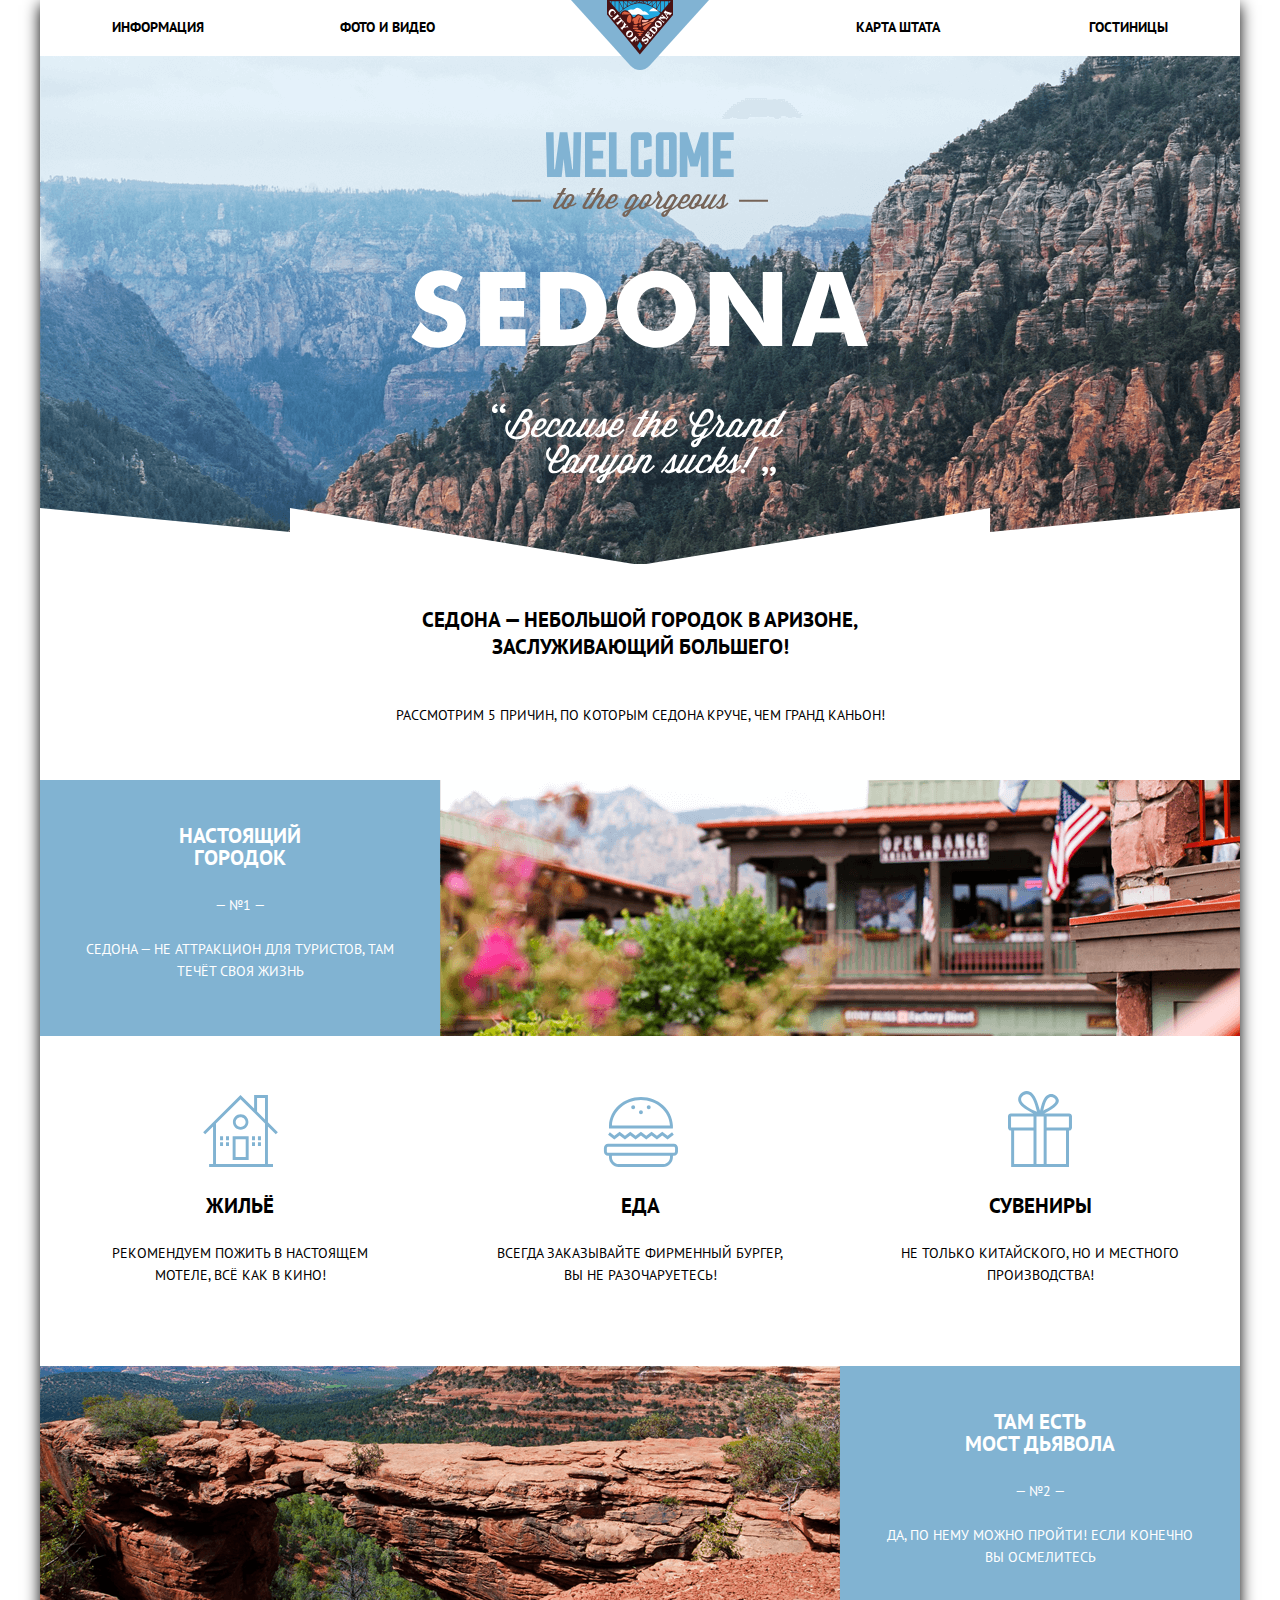
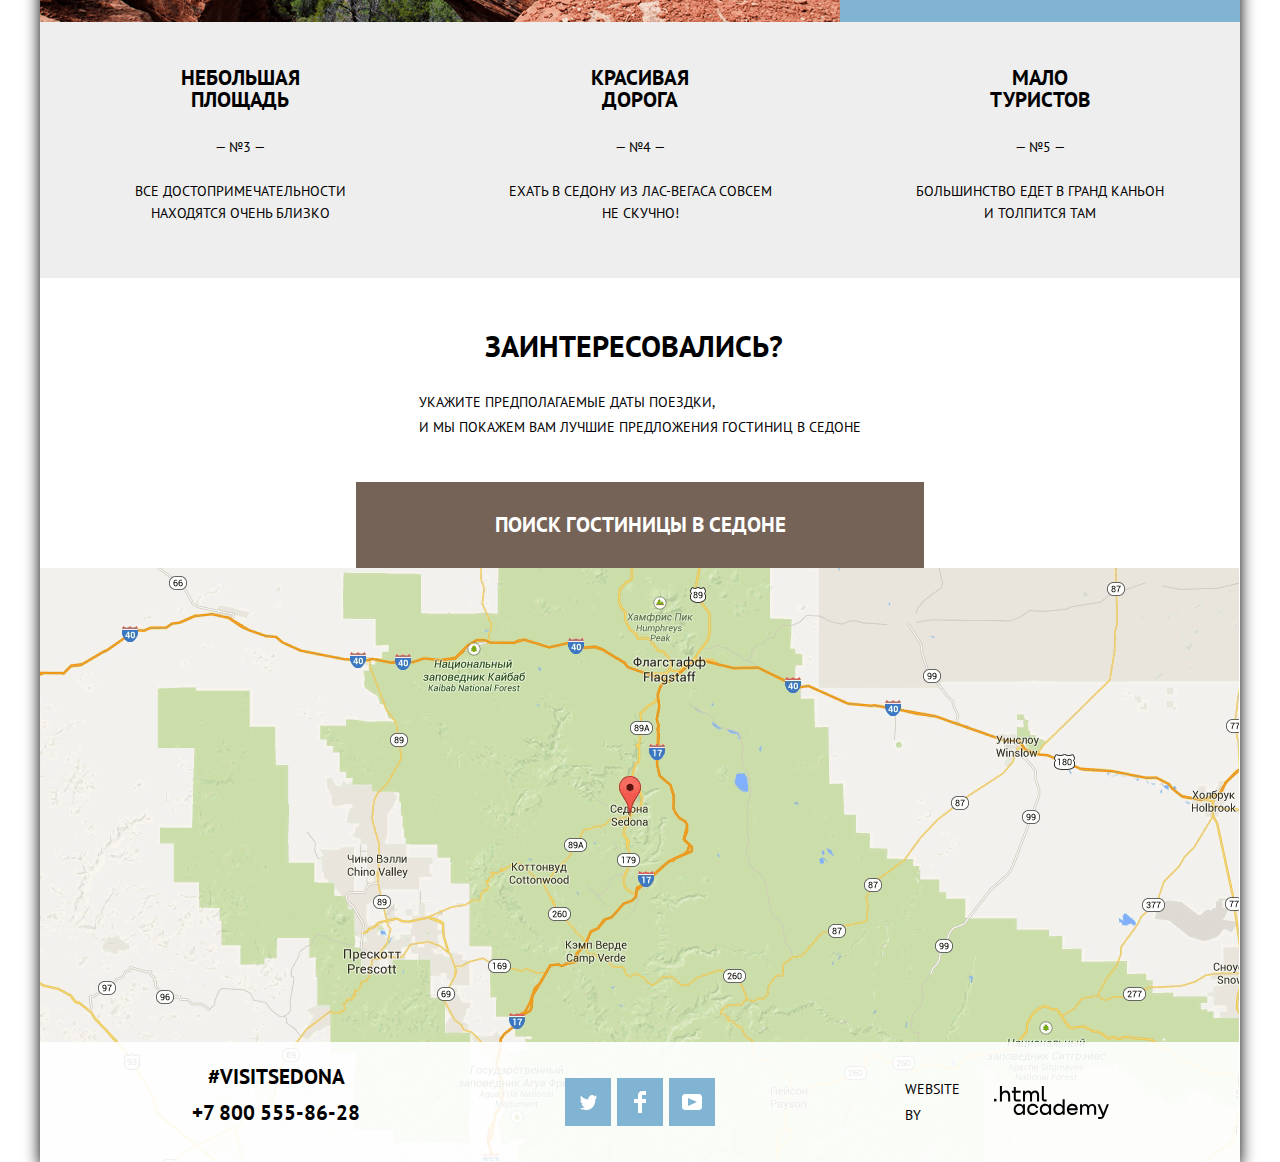
==== commit 170fd344: "Закончил catalog.html" ====
--- a/src/index.html
+++ b/src/index.html
@@ -103,7 +103,7 @@
             </h2>
             <p class="subtitle interesting__subtitle">Укажите предполагаемые даты поездки,<br> и мы покажем вам лучшие
                 предложения гостиниц в седоне</p>
-            <button class="button button_brown">ПОИСК ГОСТИНИЦЫ В седоне</button>
+            <button class="button button__lg button_brown">ПОИСК ГОСТИНИЦЫ В седоне</button>
         </section>
 
         <footer class="main-footer">
@@ -111,7 +111,7 @@
         </footer>
     </main>
 
-    <div class="page-footer page-footer_absolute">
+    <footer class="page-footer page-footer_absolute">
         <div class="contacts">
             <div class="contacts__hashtag">
                 #visitSEDONA
@@ -155,7 +155,7 @@
                 </svg>
             </a>
         </div>
-    </div>
+    </footer>
 </div>
 </body>
 </html>
--- a/src/css/style.css
+++ b/src/css/style.css
@@ -1,12 +1,14 @@
 /* global */
 :root {
     --text-color: #000;
+    --text-gray-color: #666;
     --blue-color: #81B3D2;
     --blue-color-hover: #669EC0;
     --blue-color-focus: #5496BD;
     --gray-color: #eee;
     --gray-color-active: #BDBBBC;
-    --page-gray-color: #F2F2F2;
+    --gray-color-btn: #CACACA;
+    --gray-color-bg: #F2F2F2;
     --wrapper-shadow-color: rgba(0, 1, 1, 1);
     --brown-color: #766357;
     --brown-color-hover: #604E43;
@@ -39,7 +41,7 @@
     margin: 0;
     padding: 0;
     font-family: var(--primary-font);
-    background: var(--page-gray-color);
+    background: var(--gray-color-bg);
     font-size: 14px;
     line-height: 27px;
     text-transform: uppercase;
@@ -81,14 +83,35 @@
 }
 
 .button {
-    width: 568px;
-    height: 86px;
     color: var(--white-color);
     list-style-type: none;
     font-size: 21px;
     font-weight: 700;
+    text-decoration: none;
     text-transform: uppercase;
     border: none;
+}
+
+.button__md {
+    height: 27px;
+}
+
+.button__lg {
+    width: 568px;
+    height: 86px;
+}
+
+.button_blue {
+    background-color: var(--blue-color);
+}
+
+.button_blue:hover {
+    background: var(--blue-color-hover);
+}
+
+.button_blue:active {
+    background: var(--blue-color-focus);
+    color: var(--white-color-active);
 }
 
 .button_brown {
@@ -388,7 +411,8 @@
     left: 50%;
     height: 22px;
     content: "";
-    border: 1px solid #ffffff;}
+    border: 1px solid #ffffff;
+}
 
 .cost-control__label {
     display: inline-block;
@@ -459,6 +483,192 @@
     line-height: 20px;
 }
 
+.sort {
+    padding: 28px 73px;
+    box-sizing: border-box;
+    height: 86px;
+    width: 100%;
+    display: inline-flex;
+    flex-wrap: nowrap;
+    border-bottom: 2px solid var(--gray-color);
+}
+
+.sort__title {
+    display: inline-block;
+    height: 26px;
+    line-height: 26px;
+}
+
+.sort__nav {
+    padding-top: 3px;
+    display: inline-flex;
+    font-weight: 400;
+    font-size: 12px;
+    line-height: 18px;
+    flex-grow: 1;
+}
+
+.sort__nav-title {
+    padding-left: 46px;
+    height: 18px;
+}
+
+.sort__nav-list {
+    padding-left: 35px;
+    margin: 0;
+    height: 18px;
+    display: inline-flex;
+    list-style-type: none;
+    line-height: 18px;
+}
+
+.sort__nav-item {
+    display: block;
+    padding-right: 21px;
+    line-height: 20px;
+}
+
+.sort__nav-page {
+    display: block;
+    position: relative;
+    top: 4px;
+    left: 8px;
+}
+
+.sort__btn {
+    color: var(--gray-color-btn);
+    fill: var(--gray-color-btn);
+    height: 18px;
+    background: transparent;
+    border: none;
+    text-transform: uppercase;
+    cursor: pointer;
+    border-bottom: 1px dotted var(--blue-color);
+}
+
+.sort__btn:hover {
+    color: var(--blue-color-hover);
+    fill: var(--blue-color-hover);
+    border-bottom: none;
+}
+
+.sort__btn:active,
+.sort__btn_active {
+    color: var(--blue-color-hover);
+    fill: var(--blue-color-hover);
+    border: none;
+}
+
+.sort__btn_border-none {
+    border-bottom: none;
+}
+
+.hotel {
+    box-sizing: border-box;
+    width: 100%;
+    display: flex;
+    flex-direction: column;
+}
+
+.hotel__column {
+    padding: 0 73px;
+    height: 150px;
+    display: flex;
+    flex-grow: 1;
+    line-height: 27px;
+    border-bottom: 1px solid var(--gray-color);
+}
+
+.hotel__link {
+    padding-top: 30px;
+    display: block;
+}
+
+.hotel__img {
+    width: 135px;
+    height: 90px;
+}
+
+.hotel__img_ars {
+    background: url("../img/catalog/hotels/amara-resort-&-spa.png") no-repeat;
+}
+
+.hotel__img_dqi {
+    background: url("../img/catalog/hotels/desert-quail-inn.png") no-repeat;
+}
+
+.hotel__img_vapd {
+    background: url("../img/catalog/hotels/villas-at-poco-diablo.png") no-repeat;
+}
+
+.hotel__info {
+    flex-grow: 1;
+    padding: 24px 30px 0;
+}
+
+.info__main {
+    display: grid;
+    grid-template: 1fr 1fr / min-content min-content;
+    grid-gap: 13px 6px;
+}
+
+.info__link {
+    text-decoration: none;
+}
+
+.info__title {
+    padding-bottom: 5px;
+    line-height: 24px;
+}
+
+.info__title:hover {
+    color: var(--blue-color-hover);
+}
+
+.info__title:focus {
+    color: var(--brown-color);
+}
+
+.info__title:active {
+    color: var(--text-color);
+    opacity: 0.5;
+}
+
+.info__button {
+    font-size: 14px;
+    padding: 0 16px;
+}
+
+.hotel__rate {
+    padding: 28px 0 30px;
+    display: flex;
+    flex-direction: column;
+    justify-content: space-between;
+    align-items: center;
+}
+
+.rate__wrap {
+    width: 100%;
+    display: inline-flex;
+    justify-content: flex-end;
+}
+
+.rate__star {
+    padding-left: 5px;
+    width: 18px;
+    height: 18px;
+    fill: var(--blue-color);
+}
+
+.rate__user-rate {
+    color: var(--text-gray-color);
+    text-align: right;
+    padding-right: 12px;
+    width: 98px;
+    height: 27px;
+    background-color: var(--gray-color-bg);
+}
+
 /*----*/
 .page-footer {
     width: 100%;
@@ -480,6 +690,7 @@
     display: flex;
     justify-content: flex-end;
     flex-direction: column;
+    align-items: center;
     font-size: 21px;
     font-weight: 700;
     padding-right: 8px;
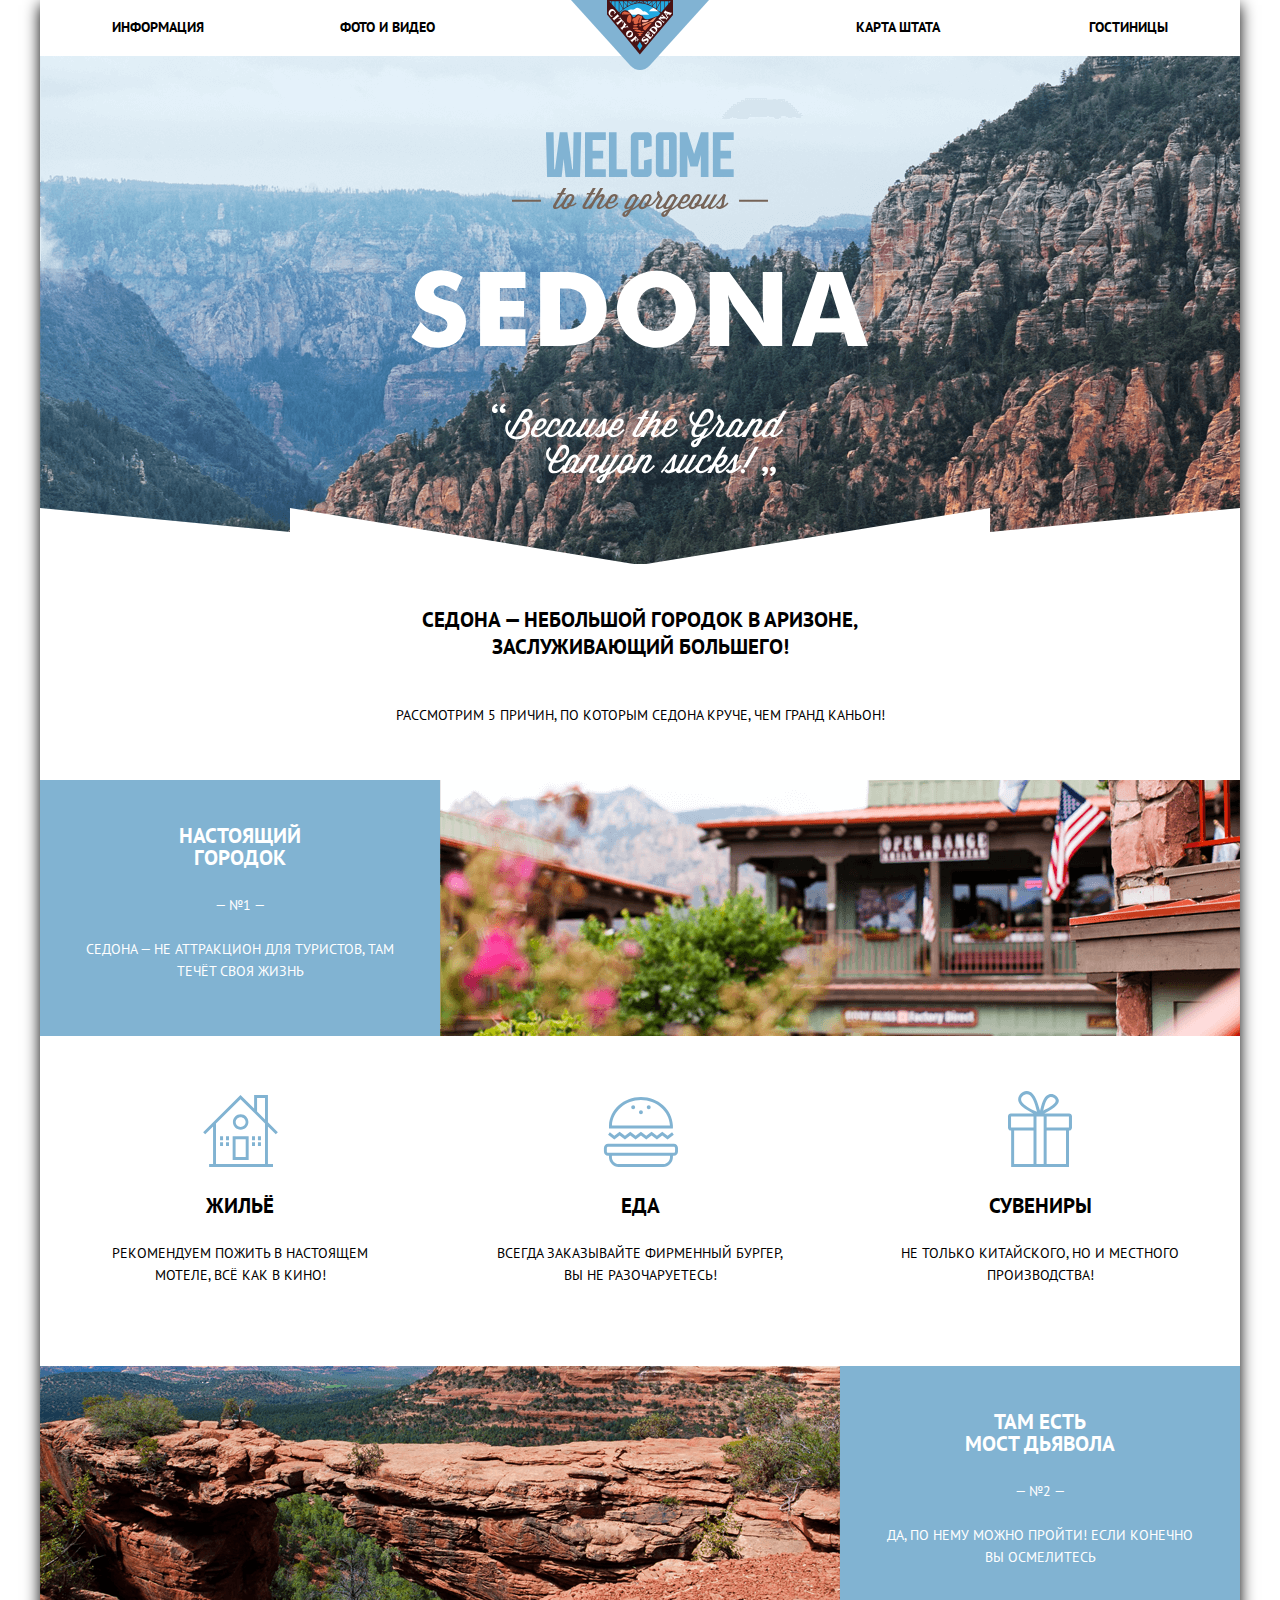
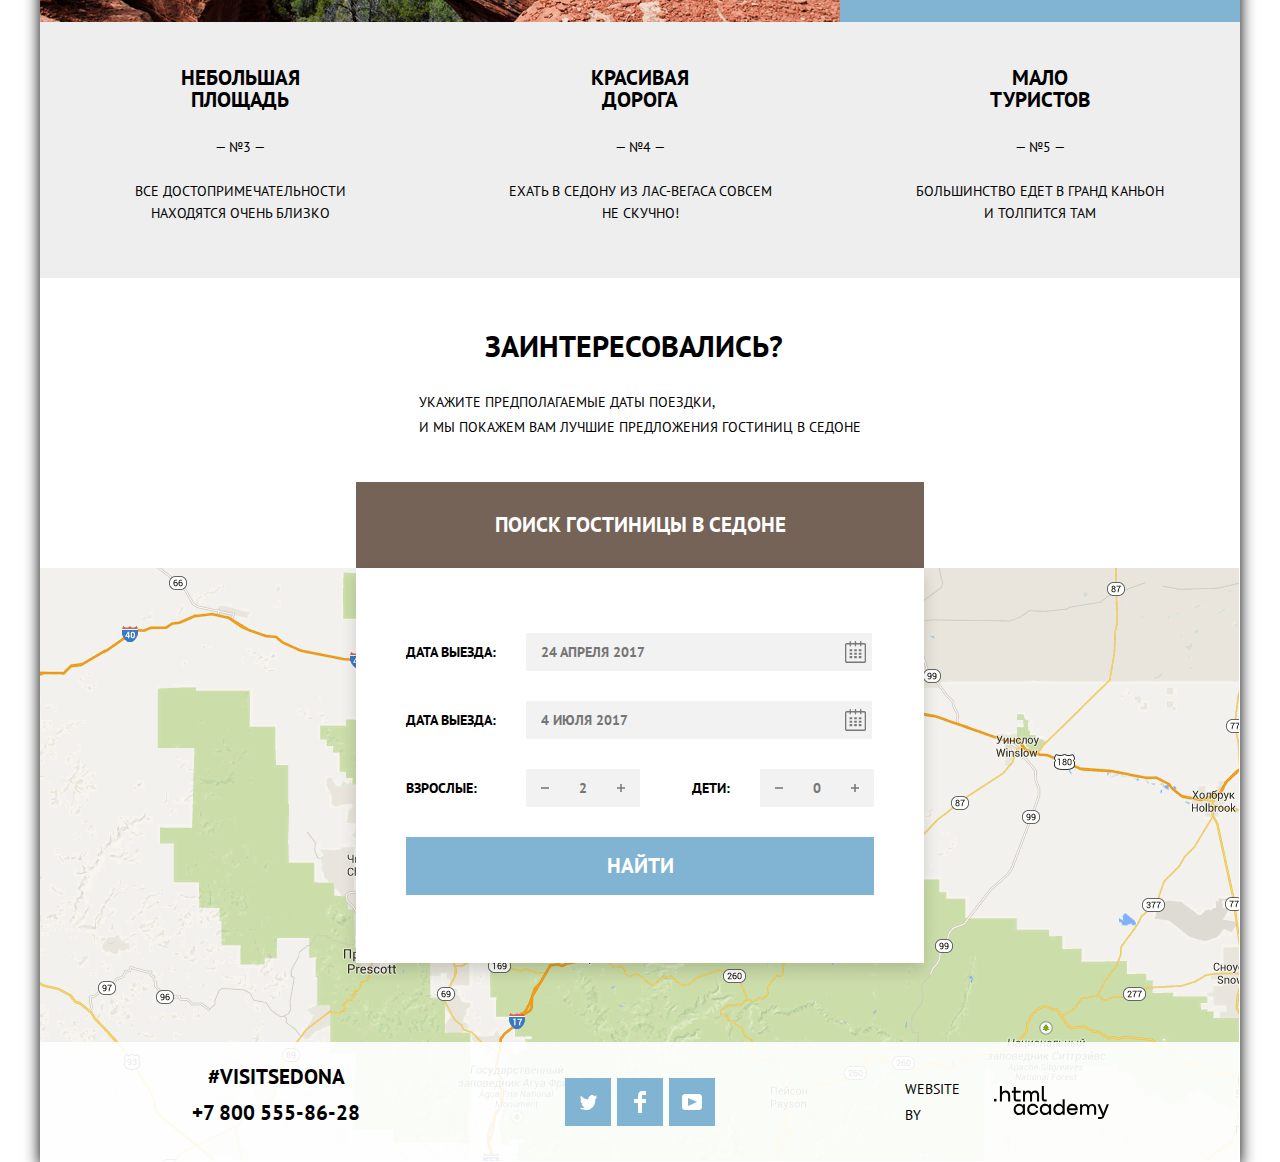
==== commit 279d09a7: "Завершил index и catalog.html" ====
--- a/src/index.html
+++ b/src/index.html
@@ -104,10 +104,80 @@
             <p class="subtitle interesting__subtitle">Укажите предполагаемые даты поездки,<br> и мы покажем вам лучшие
                 предложения гостиниц в седоне</p>
             <button class="button button__lg button_brown">ПОИСК ГОСТИНИЦЫ В седоне</button>
+
+            <form class="search-hotel" method="post" action="https://echo.htmlacademy.ru">
+                <div class="search-hotel__row">
+                    <label class="title search-hotel__title">
+                        Дата выезда:
+                    </label>
+                    <input class="search-hotel__input search-hotel__input_date " type="text" name="date"
+                           id="date-in"
+                           placeholder="24 Апреля 2017"
+                           value="">
+                    <svg class="search-hotel__date-icon" id="icon_in" viewBox="0 0 21 22">
+                        <path d="M19.251 2.025h-2.845V.648c0-.381-.294-.689-.656-.689-.363 0-.656.308-.656.689v1.377h-3.938V.648c0-.381-.294-.689-.655-.689-.363 0-.657.308-.657.689v1.377H5.906V.648c0-.381-.294-.689-.656-.689-.363 0-.657.308-.657.689v1.377H1.75C.784 2.025 0 2.847 0 3.862v16.302C0 21.179.784 22 1.75 22h17.501c.966 0 1.749-.821 1.749-1.836V3.862c0-1.015-.783-1.837-1.749-1.837zm.437 18.139a.448.448 0 0 1-.437.459H1.75a.45.45 0 0 1-.438-.459V3.862a.45.45 0 0 1 .438-.459h2.844v1.378c0 .381.294.689.657.689.362 0 .656-.308.656-.689V3.403h3.938v1.378c0 .381.294.689.657.689.361 0 .655-.308.655-.689V3.403h3.938v1.378c0 .381.293.689.656.689.362 0 .656-.308.656-.689V3.403h2.845c.241 0 .437.206.437.459v16.302z"></path>
+                        <path d="M4.594 8.225h2.625v2.066H4.594zM4.594 11.668h2.625v2.067H4.594zM4.594 15.112h2.625v2.066H4.594zM9.188 15.112h2.625v2.066H9.188zM9.188 11.668h2.625v2.067H9.188zM9.188 8.225h2.625v2.066H9.188zM13.781 15.112h2.625v2.066h-2.625zM13.781 11.668h2.625v2.067h-2.625zM13.781 8.225h2.625v2.066h-2.625z"></path>
+                    </svg>
+                </div>
+                <div class="search-hotel__row">
+                    <label class="title search-hotel__title">
+                        Дата выезда:
+                    </label>
+                    <input class="search-hotel__input search-hotel__input_date " type="text" name="date"
+                           id="date-out"
+                           placeholder="4 июля 2017"
+                           value="">
+                    <svg class="search-hotel__date-icon" id="icon_in" viewBox="0 0 21 22">
+                        <path d="M19.251 2.025h-2.845V.648c0-.381-.294-.689-.656-.689-.363 0-.656.308-.656.689v1.377h-3.938V.648c0-.381-.294-.689-.655-.689-.363 0-.657.308-.657.689v1.377H5.906V.648c0-.381-.294-.689-.656-.689-.363 0-.657.308-.657.689v1.377H1.75C.784 2.025 0 2.847 0 3.862v16.302C0 21.179.784 22 1.75 22h17.501c.966 0 1.749-.821 1.749-1.836V3.862c0-1.015-.783-1.837-1.749-1.837zm.437 18.139a.448.448 0 0 1-.437.459H1.75a.45.45 0 0 1-.438-.459V3.862a.45.45 0 0 1 .438-.459h2.844v1.378c0 .381.294.689.657.689.362 0 .656-.308.656-.689V3.403h3.938v1.378c0 .381.294.689.657.689.361 0 .655-.308.655-.689V3.403h3.938v1.378c0 .381.293.689.656.689.362 0 .656-.308.656-.689V3.403h2.845c.241 0 .437.206.437.459v16.302z"></path>
+                        <path d="M4.594 8.225h2.625v2.066H4.594zM4.594 11.668h2.625v2.067H4.594zM4.594 15.112h2.625v2.066H4.594zM9.188 15.112h2.625v2.066H9.188zM9.188 11.668h2.625v2.067H9.188zM9.188 8.225h2.625v2.066H9.188zM13.781 15.112h2.625v2.066h-2.625zM13.781 11.668h2.625v2.067h-2.625zM13.781 8.225h2.625v2.066h-2.625z"></path>
+                    </svg>
+                </div>
+                <div class="search-hotel__wrap">
+                    <div class="search-hotel__row">
+                        <label class="title search-hotel__title">
+                            Взрослые: </label>
+                        <input class="search-hotel__input  search-hotel__input_count" type="text" name="date"
+                               id="count-human"
+                               placeholder="2"
+                               value="">
+                        <svg class="search-hotel__btm search-hotel__btm_minus" xmlns="http://www.w3.org/2000/svg"
+                             width="9.917" height="1.917"
+                             viewBox="0 0 9.917 1.917">
+                            <path d="M0 0h9.917v1.917h-9.917z"></path>
+                        </svg>
+                        <svg class="search-hotel__btm search-hotel__btm_plus" xmlns="http://www.w3.org/2000/svg"
+                             width="9.917" height="9.917"
+                             viewBox="0 0 9.917 9.917">
+                            <path d="M9.917 4h-4v-4h-1.917v4h-4v1.917h4v4h1.917v-4h4z"></path>
+                        </svg>
+                    </div>
+                    <div class="search-hotel__row search-hotel__row_padding-left">
+                        <label class="title search-hotel__title">
+                            Дети: </label>
+                        <input class="search-hotel__input search-hotel__input_count" type="text" name="date"
+                               id="count-kids"
+                               placeholder="0"
+                               value="">
+                        <svg class="search-hotel__btm search-hotel__btm_minus" xmlns="http://www.w3.org/2000/svg"
+                             width="9.917" height="1.917"
+                             viewBox="0 0 9.917 1.917">
+                            <path d="M0 0h9.917v1.917h-9.917z"></path>
+                        </svg>
+                        <svg class="search-hotel__btm search-hotel__btm_plus" xmlns="http://www.w3.org/2000/svg"
+                             width="9.917" height="9.917"
+                             viewBox="0 0 9.917 9.917">
+                            <path d="M9.917 4h-4v-4h-1.917v4h-4v1.917h4v4h1.917v-4h4z"></path>
+                        </svg>
+
+                    </div>
+                </div>
+                <div class="search-hotel__row">
+                    <button class="button button_blue search-hotel__button">НАЙТИ</button>
+                </div>
+            </form>
         </section>
 
         <footer class="main-footer">
-            <!-- карта -->
         </footer>
     </main>
 
--- a/src/css/style.css
+++ b/src/css/style.css
@@ -1,6 +1,6 @@
 /* global */
 :root {
-    --text-color: #000;
+    --black-color: #000;
     --text-gray-color: #666;
     --blue-color: #81B3D2;
     --blue-color-hover: #669EC0;
@@ -127,7 +127,7 @@
     color: var(--white-color-active);
 }
 
-/* page-header */
+/* header страницы */
 .logo {
     position: absolute;
     z-index: 1;
@@ -175,7 +175,7 @@
 
 .nav__link {
     font-weight: 700;
-    color: var(--text-color);
+    color: var(--black-color);
     text-decoration: none;
 }
 
@@ -188,11 +188,11 @@
 }
 
 .nav__link:active {
-    color: var(--text-color);
+    color: var(--black-color);
     opacity: 0.5;
 }
 
-/*main-header*/
+/*-- первый блок index.html --*/
 .intro {
     position: relative;
     height: 508px;
@@ -228,6 +228,7 @@
     padding-bottom: 51px;
 }
 
+/*-- сетка шагов index.html --*/
 .steps {
     display: grid;
     grid-template: 256px 330px 256px 256px / repeat( 3, 1fr);
@@ -293,7 +294,7 @@
     padding-bottom: 38px;
 }
 
-.interesting {
+.interesting {position: relative;
     display: flex;
     flex-direction: column;
     align-items: center;
@@ -314,12 +315,109 @@
     padding-bottom: 42px;
 }
 
+/*-- форма поиска index.html--*/
+.search-hotel {
+    padding: 50px;
+    box-sizing: border-box;
+    position: absolute;
+    top: 100%;
+    width: 568px;
+    height: 395px;
+    background-color: var(--white-color);
+    box-shadow: 0 7px 15px rgba(0, 1, 1, 0.15);
+}
+
+.search-hotel__row {
+    position: relative;
+    padding: 15px 0;
+    width: 100%;
+    display: inline-flex;
+    align-items: center;
+}
+
+.search-hotel__title {
+    padding-right: 30px;
+    font-size: 14px;
+}
+
+
+.search-hotel__input {
+    box-sizing: border-box;
+    height: 38px;
+    padding: 0 15px;
+    font-weight: 700;
+    text-transform: uppercase;
+    background-color: var(--gray-color-bg);
+    border: none;
+}
+
+.search-hotel__input_date {
+    width: 346px;
+}
+
+.search-hotel__input_count {
+    position: relative;
+    text-align: center;
+    width: 114px;
+}
+
+.search-hotel__btm{
+    box-sizing: border-box;
+    padding: 15px;
+    content: "";
+    position: absolute;
+    display: block;
+    width: 38px;
+    height: 38px;
+    cursor: pointer;
+    opacity: 0.5;
+}
+
+.search-hotel__btm_minus {
+    right: 76px;
+}
+
+.search-hotel__btm_plus {
+    right: 0;
+}
+
+.search-hotel__date-icon {
+    position: absolute;
+    right: 8px;
+    width: 21px;
+    height: 22px;
+    cursor: pointer;
+    opacity: 0.5;
+}
+
+.search-hotel__wrap {
+    width: 100%;
+    display: inline-flex;
+}
+
+.search-hotel__wrap .search-hotel__row {
+    justify-content: space-between;
+}
+
+.search-hotel__wrap .search-hotel__row_padding-left {
+    justify-content: flex-end;
+}
+
+.search-hotel__button {
+    width: 100%;
+    height: 58px;
+}
+
+
+/*-- footer index.html с картой --*/
 .main-footer {
+    display: flex;
+    justify-content: center;
     height: 594px;
     background: url("../img/content/map.png") no-repeat;
 }
 
-/*-- filter --*/
+/*-- filter catalog.html --*/
 
 .head-filter {
     box-sizing: border-box;
@@ -347,6 +445,10 @@
 
 .head-filter input[type="checkbox"]:checked + label::before {
     content: url("../img/catalog/checkbox/on.svg");
+}
+
+.head-filter input[type="checkbox"]:disabled + label::before {
+    opacity: 0.5;
 }
 
 .head-filter input[type="checkbox"] + label {
@@ -463,7 +565,12 @@
     border: 8px solid #ffffff;
     border-radius: 50%;
     background: #ababab;
-    box-shadow: 0 2px 1px 0 rgb(0 1 1 / 20%);
+    box-shadow: 0 2px 1px 0 rgb(0 1 1 / 50%);
+}
+
+.cost-control__range-toggle:hover {
+    top: -11px;
+    border: 10px solid #ffffff;
 }
 
 .cost-control__range-toggle_max {
@@ -483,6 +590,17 @@
     line-height: 20px;
 }
 
+.filter__button:hover {
+    background-color: var(--white-color);
+    color: var(--black-color);
+}
+
+.filter__button:active {
+    background-color: var(--gray-color);
+}
+
+
+/*-- Сортировка catalog.html --*/
 .sort {
     padding: 28px 73px;
     box-sizing: border-box;
@@ -490,7 +608,6 @@
     width: 100%;
     display: inline-flex;
     flex-wrap: nowrap;
-    border-bottom: 2px solid var(--gray-color);
 }
 
 .sort__title {
@@ -563,6 +680,11 @@
     border-bottom: none;
 }
 
+.sort__btn_black-hover:hover {
+    fill: var(--black-color);
+}
+
+/*-- cекция вывода отелей --*/
 .hotel {
     box-sizing: border-box;
     width: 100%;
@@ -570,12 +692,16 @@
     flex-direction: column;
 }
 
-.hotel__column {
+.hotel__row {
     padding: 0 73px;
     height: 150px;
     display: flex;
     flex-grow: 1;
     line-height: 27px;
+    border-top: 1px solid var(--gray-color);
+}
+
+.hotel__row:last-child {
     border-bottom: 1px solid var(--gray-color);
 }
 
@@ -630,7 +756,7 @@
 }
 
 .info__title:active {
-    color: var(--text-color);
+    color: var(--black-color);
     opacity: 0.5;
 }
 
@@ -669,7 +795,7 @@
     background-color: var(--gray-color-bg);
 }
 
-/*----*/
+/*-- footer страницы --*/
 .page-footer {
     width: 100%;
     line-height: 26px;
@@ -701,7 +827,7 @@
 }
 
 .contacts__phone {
-    color: var(--text-color);
+    color: var(--black-color);
     text-decoration: none;
     padding-bottom: 36px;
 }
@@ -762,6 +888,6 @@
 }
 
 .developer__link:active {
-    fill: var(--text-color);
+    fill: var(--black-color);
     opacity: 0.5;
 }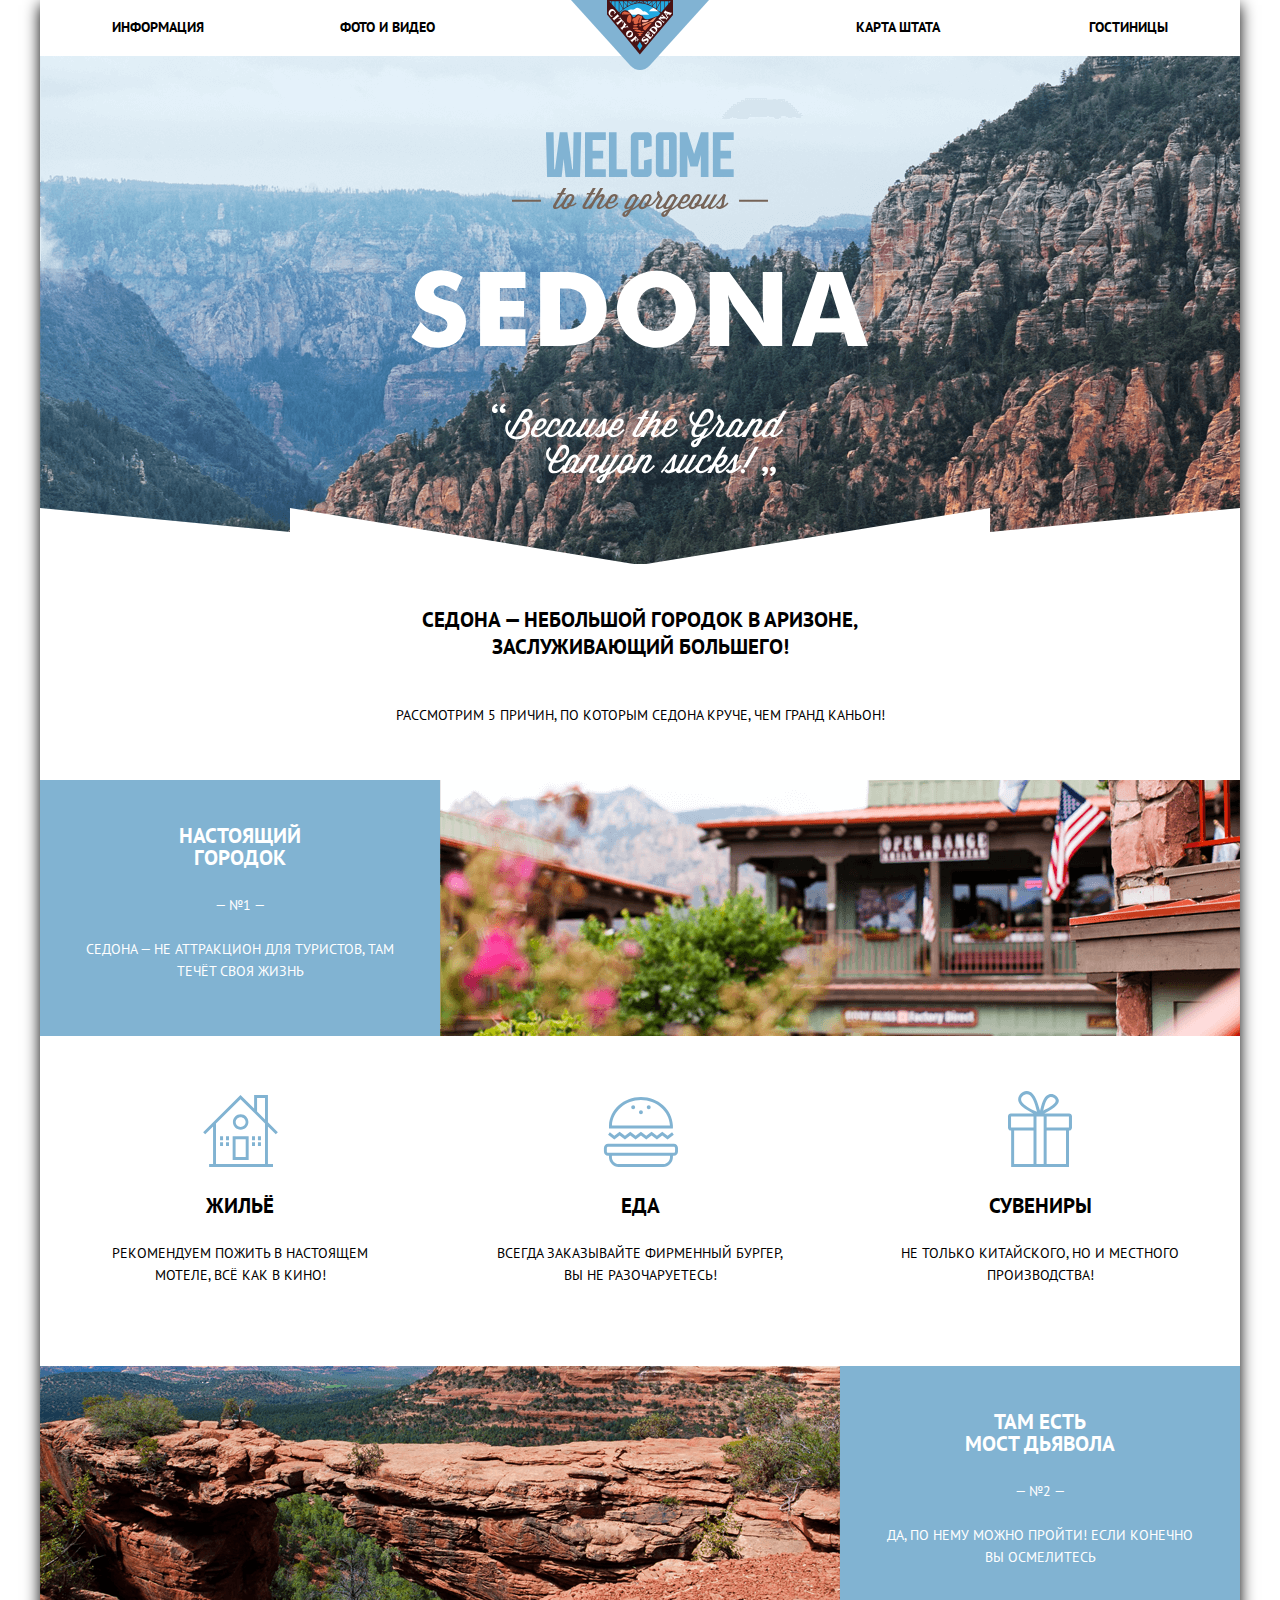
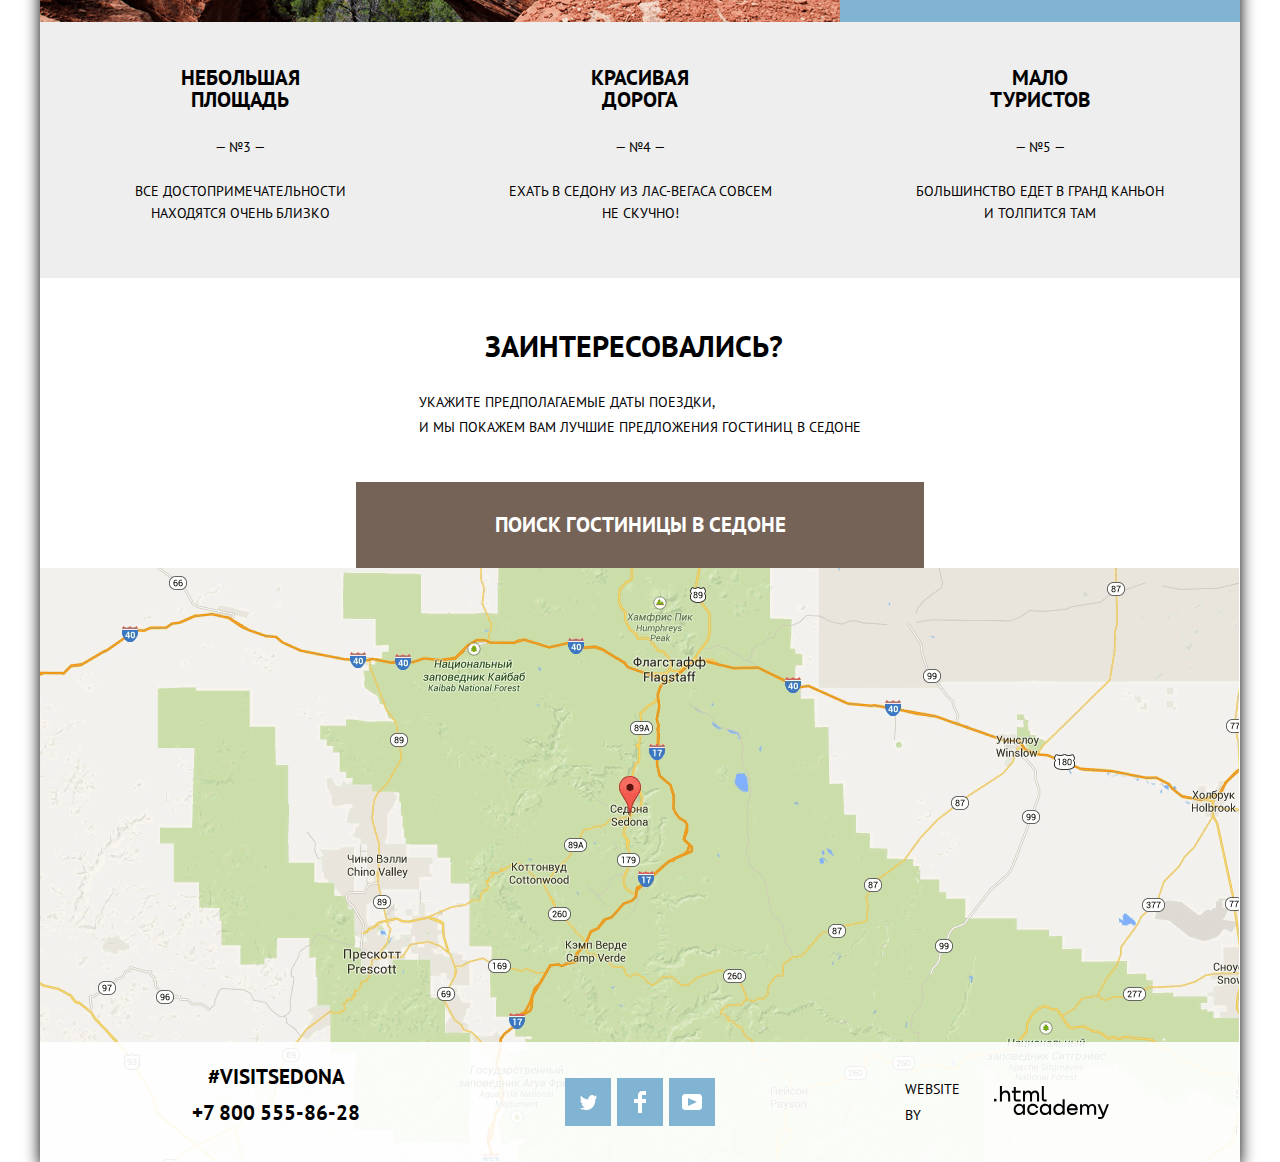
==== commit 5b00d53b: "Add visually-hidden in style.css" ====
--- a/src/index.html
+++ b/src/index.html
@@ -105,7 +105,7 @@
                 предложения гостиниц в седоне</p>
             <button class="button button__lg button_brown">ПОИСК ГОСТИНИЦЫ В седоне</button>
 
-            <form class="search-hotel" method="post" action="https://echo.htmlacademy.ru">
+            <form class="search-hotel visually-hidden" method="post" action="https://echo.htmlacademy.ru">
                 <div class="search-hotel__row">
                     <label class="title search-hotel__title">
                         Дата выезда:
--- a/src/css/style.css
+++ b/src/css/style.css
@@ -127,6 +127,19 @@
     color: var(--white-color-active);
 }
 
+.visually-hidden {
+    position: absolute;
+    width: 1px;
+    height: 1px;
+    margin: -1px;
+    border: 0;
+    padding: 0;
+    white-space: nowrap;
+    clip-path: inset(100%);
+    clip: rect(0 0 0 0);
+    overflow: hidden;
+}
+
 /* header страницы */
 .logo {
     position: absolute;
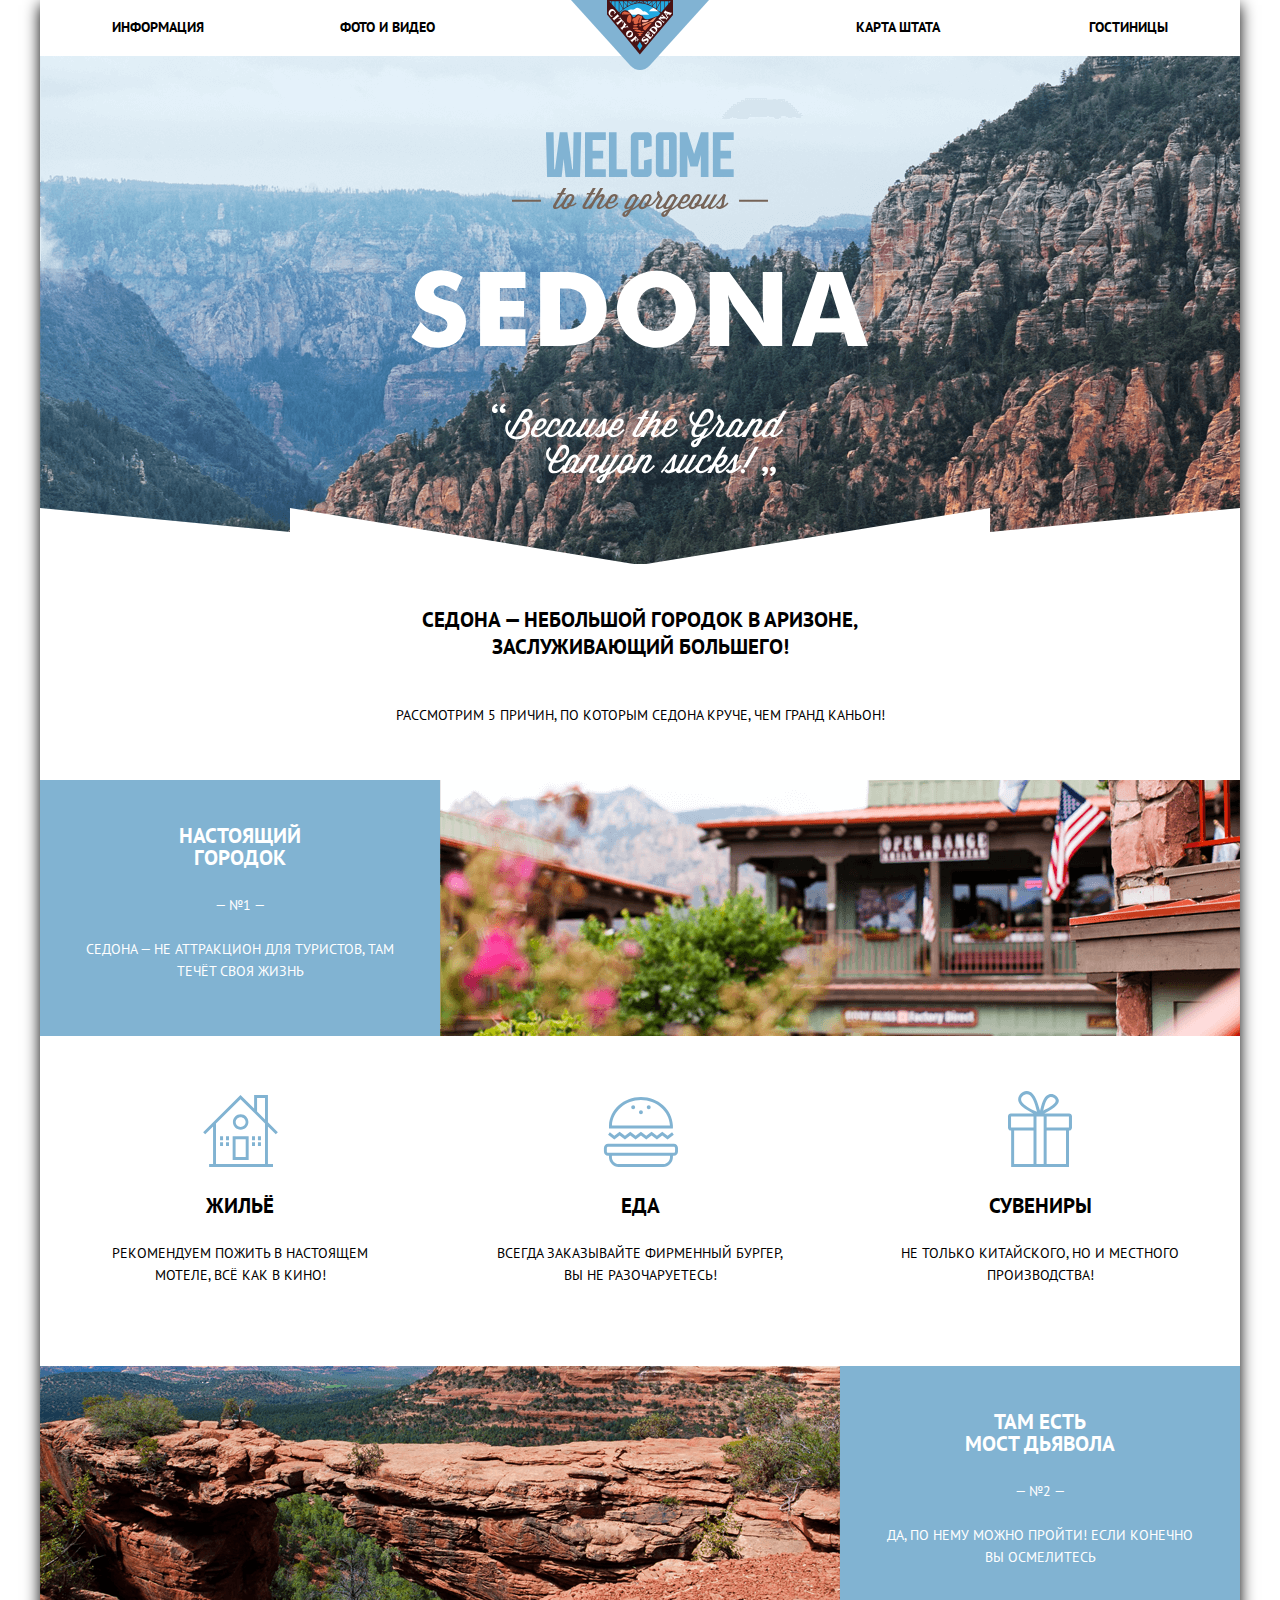
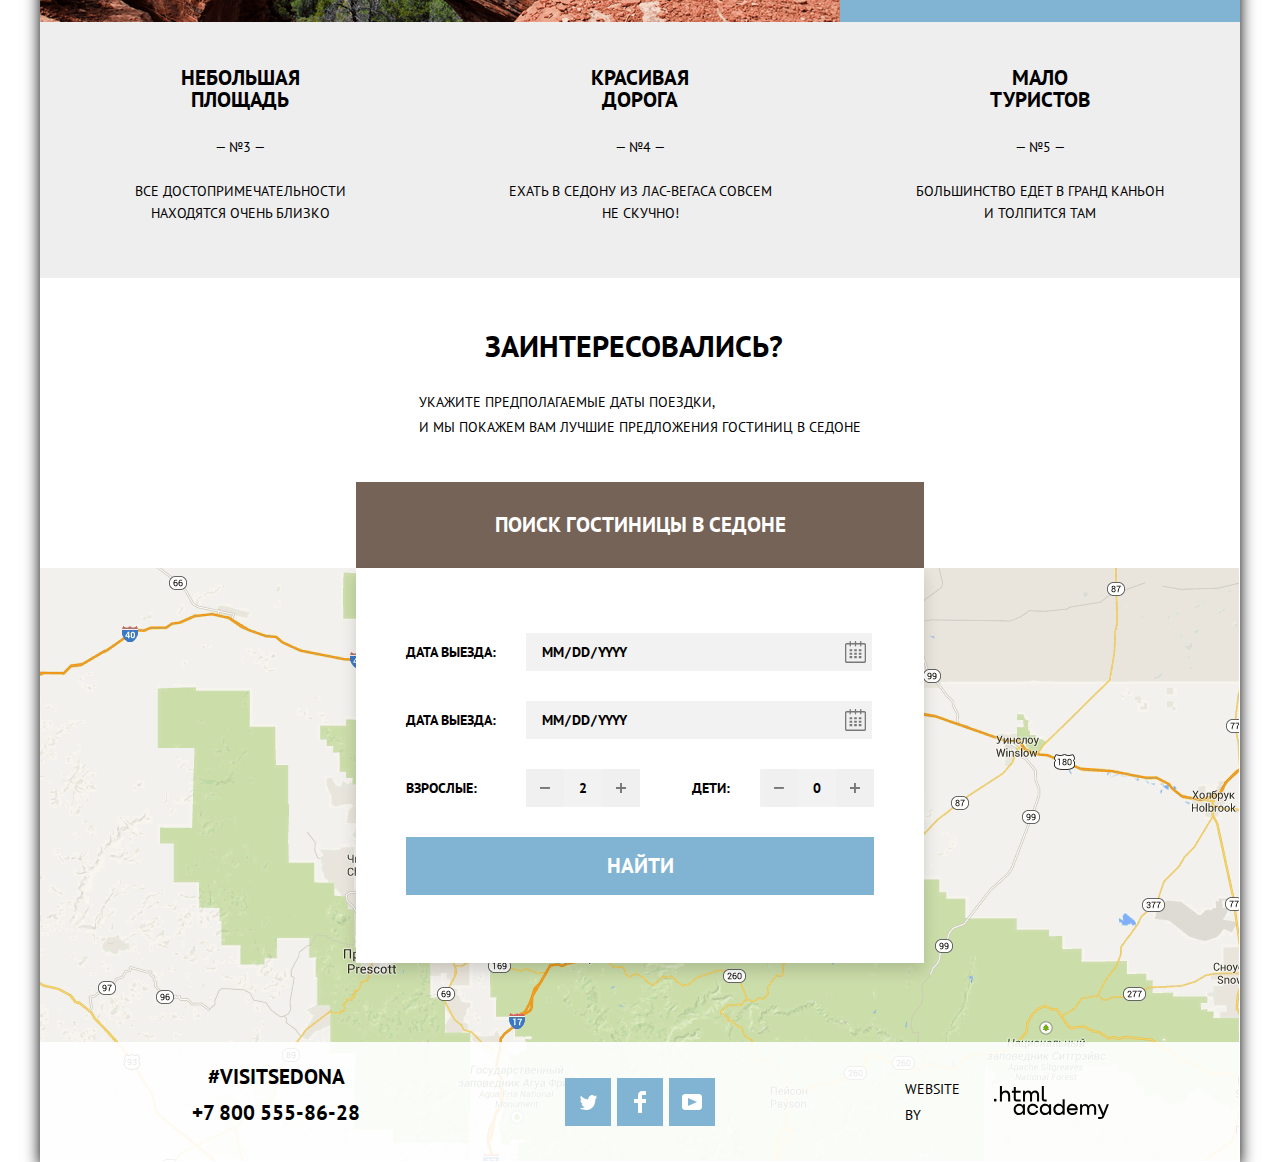
==== commit a7c61551: "Add fixes form index and catalog.html" ====
--- a/src/index.html
+++ b/src/index.html
@@ -105,74 +105,99 @@
                 предложения гостиниц в седоне</p>
             <button class="button button__lg button_brown">ПОИСК ГОСТИНИЦЫ В седоне</button>
 
-            <form class="search-hotel visually-hidden" method="post" action="https://echo.htmlacademy.ru">
+            <form id="search-hotel" class="search-hotel" method="post" action="https://echo.htmlacademy.ru">
                 <div class="search-hotel__row">
                     <label class="title search-hotel__title">
                         Дата выезда:
                     </label>
-                    <input class="search-hotel__input search-hotel__input_date " type="text" name="date"
+                    <input class="search-hotel__input search-hotel__input_date"
+                           type="date"
+                           name="date-to"
                            id="date-in"
-                           placeholder="24 Апреля 2017"
-                           value="">
-                    <svg class="search-hotel__date-icon" id="icon_in" viewBox="0 0 21 22">
-                        <path d="M19.251 2.025h-2.845V.648c0-.381-.294-.689-.656-.689-.363 0-.656.308-.656.689v1.377h-3.938V.648c0-.381-.294-.689-.655-.689-.363 0-.657.308-.657.689v1.377H5.906V.648c0-.381-.294-.689-.656-.689-.363 0-.657.308-.657.689v1.377H1.75C.784 2.025 0 2.847 0 3.862v16.302C0 21.179.784 22 1.75 22h17.501c.966 0 1.749-.821 1.749-1.836V3.862c0-1.015-.783-1.837-1.749-1.837zm.437 18.139a.448.448 0 0 1-.437.459H1.75a.45.45 0 0 1-.438-.459V3.862a.45.45 0 0 1 .438-.459h2.844v1.378c0 .381.294.689.657.689.362 0 .656-.308.656-.689V3.403h3.938v1.378c0 .381.294.689.657.689.361 0 .655-.308.655-.689V3.403h3.938v1.378c0 .381.293.689.656.689.362 0 .656-.308.656-.689V3.403h2.845c.241 0 .437.206.437.459v16.302z"></path>
-                        <path d="M4.594 8.225h2.625v2.066H4.594zM4.594 11.668h2.625v2.067H4.594zM4.594 15.112h2.625v2.066H4.594zM9.188 15.112h2.625v2.066H9.188zM9.188 11.668h2.625v2.067H9.188zM9.188 8.225h2.625v2.066H9.188zM13.781 15.112h2.625v2.066h-2.625zM13.781 11.668h2.625v2.067h-2.625zM13.781 8.225h2.625v2.066h-2.625z"></path>
-                    </svg>
+                           form="search-hotel"
+                           placeholder="01 мая 2022"
+                           value=""
+                    >
+                    <button class="search-hotel__date-icon" id="btn-date_in" type="button">
+                        <svg viewBox="0 0 21 22">
+                            <path d="M19.251 2.025h-2.845V.648c0-.381-.294-.689-.656-.689-.363 0-.656.308-.656.689v1.377h-3.938V.648c0-.381-.294-.689-.655-.689-.363 0-.657.308-.657.689v1.377H5.906V.648c0-.381-.294-.689-.656-.689-.363 0-.657.308-.657.689v1.377H1.75C.784 2.025 0 2.847 0 3.862v16.302C0 21.179.784 22 1.75 22h17.501c.966 0 1.749-.821 1.749-1.836V3.862c0-1.015-.783-1.837-1.749-1.837zm.437 18.139a.448.448 0 0 1-.437.459H1.75a.45.45 0 0 1-.438-.459V3.862a.45.45 0 0 1 .438-.459h2.844v1.378c0 .381.294.689.657.689.362 0 .656-.308.656-.689V3.403h3.938v1.378c0 .381.294.689.657.689.361 0 .655-.308.655-.689V3.403h3.938v1.378c0 .381.293.689.656.689.362 0 .656-.308.656-.689V3.403h2.845c.241 0 .437.206.437.459v16.302z"></path>
+                            <path d="M4.594 8.225h2.625v2.066H4.594zM4.594 11.668h2.625v2.067H4.594zM4.594 15.112h2.625v2.066H4.594zM9.188 15.112h2.625v2.066H9.188zM9.188 11.668h2.625v2.067H9.188zM9.188 8.225h2.625v2.066H9.188zM13.781 15.112h2.625v2.066h-2.625zM13.781 11.668h2.625v2.067h-2.625zM13.781 8.225h2.625v2.066h-2.625z"></path>
+                        </svg>
+                    </button>
                 </div>
                 <div class="search-hotel__row">
                     <label class="title search-hotel__title">
                         Дата выезда:
                     </label>
-                    <input class="search-hotel__input search-hotel__input_date " type="text" name="date"
+                    <input class="search-hotel__input search-hotel__input_date"
+                           type="date"
+                           name="date-out"
                            id="date-out"
-                           placeholder="4 июля 2017"
+                           form="search-hotel"
+                           placeholder="02 июня 2022"
                            value="">
-                    <svg class="search-hotel__date-icon" id="icon_in" viewBox="0 0 21 22">
-                        <path d="M19.251 2.025h-2.845V.648c0-.381-.294-.689-.656-.689-.363 0-.656.308-.656.689v1.377h-3.938V.648c0-.381-.294-.689-.655-.689-.363 0-.657.308-.657.689v1.377H5.906V.648c0-.381-.294-.689-.656-.689-.363 0-.657.308-.657.689v1.377H1.75C.784 2.025 0 2.847 0 3.862v16.302C0 21.179.784 22 1.75 22h17.501c.966 0 1.749-.821 1.749-1.836V3.862c0-1.015-.783-1.837-1.749-1.837zm.437 18.139a.448.448 0 0 1-.437.459H1.75a.45.45 0 0 1-.438-.459V3.862a.45.45 0 0 1 .438-.459h2.844v1.378c0 .381.294.689.657.689.362 0 .656-.308.656-.689V3.403h3.938v1.378c0 .381.294.689.657.689.361 0 .655-.308.655-.689V3.403h3.938v1.378c0 .381.293.689.656.689.362 0 .656-.308.656-.689V3.403h2.845c.241 0 .437.206.437.459v16.302z"></path>
-                        <path d="M4.594 8.225h2.625v2.066H4.594zM4.594 11.668h2.625v2.067H4.594zM4.594 15.112h2.625v2.066H4.594zM9.188 15.112h2.625v2.066H9.188zM9.188 11.668h2.625v2.067H9.188zM9.188 8.225h2.625v2.066H9.188zM13.781 15.112h2.625v2.066h-2.625zM13.781 11.668h2.625v2.067h-2.625zM13.781 8.225h2.625v2.066h-2.625z"></path>
-                    </svg>
+                    <button class="search-hotel__date-icon" id="btn-date_out" type="button">
+                        <svg viewBox="0 0 21 22">
+                            <path d="M19.251 2.025h-2.845V.648c0-.381-.294-.689-.656-.689-.363 0-.656.308-.656.689v1.377h-3.938V.648c0-.381-.294-.689-.655-.689-.363 0-.657.308-.657.689v1.377H5.906V.648c0-.381-.294-.689-.656-.689-.363 0-.657.308-.657.689v1.377H1.75C.784 2.025 0 2.847 0 3.862v16.302C0 21.179.784 22 1.75 22h17.501c.966 0 1.749-.821 1.749-1.836V3.862c0-1.015-.783-1.837-1.749-1.837zm.437 18.139a.448.448 0 0 1-.437.459H1.75a.45.45 0 0 1-.438-.459V3.862a.45.45 0 0 1 .438-.459h2.844v1.378c0 .381.294.689.657.689.362 0 .656-.308.656-.689V3.403h3.938v1.378c0 .381.294.689.657.689.361 0 .655-.308.655-.689V3.403h3.938v1.378c0 .381.293.689.656.689.362 0 .656-.308.656-.689V3.403h2.845c.241 0 .437.206.437.459v16.302z"></path>
+                            <path d="M4.594 8.225h2.625v2.066H4.594zM4.594 11.668h2.625v2.067H4.594zM4.594 15.112h2.625v2.066H4.594zM9.188 15.112h2.625v2.066H9.188zM9.188 11.668h2.625v2.067H9.188zM9.188 8.225h2.625v2.066H9.188zM13.781 15.112h2.625v2.066h-2.625zM13.781 11.668h2.625v2.067h-2.625zM13.781 8.225h2.625v2.066h-2.625z"></path>
+                        </svg>
+                    </button>
                 </div>
                 <div class="search-hotel__wrap">
                     <div class="search-hotel__row">
                         <label class="title search-hotel__title">
                             Взрослые: </label>
-                        <input class="search-hotel__input  search-hotel__input_count" type="text" name="date"
+                        <input class="search-hotel__input search-hotel__input_count"
+                               type="text"
+                               name="count-human"
                                id="count-human"
-                               placeholder="2"
-                               value="">
-                        <svg class="search-hotel__btm search-hotel__btm_minus" xmlns="http://www.w3.org/2000/svg"
-                             width="9.917" height="1.917"
-                             viewBox="0 0 9.917 1.917">
-                            <path d="M0 0h9.917v1.917h-9.917z"></path>
-                        </svg>
-                        <svg class="search-hotel__btm search-hotel__btm_plus" xmlns="http://www.w3.org/2000/svg"
-                             width="9.917" height="9.917"
-                             viewBox="0 0 9.917 9.917">
-                            <path d="M9.917 4h-4v-4h-1.917v4h-4v1.917h4v4h1.917v-4h4z"></path>
-                        </svg>
+                               form="search-hotel"
+                               value="2"
+                               pattern="[0-9]{1,2}"
+                        >
+                        <button class="search-hotel__btm search-hotel__btm_minus" type="button" id="btn-human_minus">
+                            <svg xmlns="http://www.w3.org/2000/svg"
+                                 viewBox="0 0 9.917 1.917">
+                                <path d="M0 0h9.917v1.917h-9.917z"></path>
+                            </svg>
+                        </button>
+                        <button class="search-hotel__btm search-hotel__btm_plus" type="button" id="btn-human_plus">
+                            <svg xmlns="http://www.w3.org/2000/svg"
+                                 viewBox="0 0 9.917 9.917">
+                                <path d="M9.917 4h-4v-4h-1.917v4h-4v1.917h4v4h1.917v-4h4z"></path>
+                            </svg>
+                        </button>
                     </div>
                     <div class="search-hotel__row search-hotel__row_padding-left">
                         <label class="title search-hotel__title">
                             Дети: </label>
-                        <input class="search-hotel__input search-hotel__input_count" type="text" name="date"
+                        <input class="search-hotel__input search-hotel__input_count"
+                               type="text"
+                               name="count-kids"
                                id="count-kids"
-                               placeholder="0"
-                               value="">
-                        <svg class="search-hotel__btm search-hotel__btm_minus" xmlns="http://www.w3.org/2000/svg"
-                             width="9.917" height="1.917"
-                             viewBox="0 0 9.917 1.917">
-                            <path d="M0 0h9.917v1.917h-9.917z"></path>
-                        </svg>
-                        <svg class="search-hotel__btm search-hotel__btm_plus" xmlns="http://www.w3.org/2000/svg"
-                             width="9.917" height="9.917"
-                             viewBox="0 0 9.917 9.917">
-                            <path d="M9.917 4h-4v-4h-1.917v4h-4v1.917h4v4h1.917v-4h4z"></path>
-                        </svg>
+                               form="search-hotel"
+                               value="0"
+                               pattern="[0-9]{1,2}"
+                        >
+                        <button class="search-hotel__btm search-hotel__btm_minus" type="button" id="btn-kids_minus">
+                            <svg xmlns="http://www.w3.org/2000/svg"
+                                 width="9.917" height="1.917"
+                                 viewBox="0 0 9.917 1.917">
+                                <path d="M0 0h9.917v1.917h-9.917z"></path>
+                            </svg>
+                        </button>
+                        <button class="search-hotel__btm search-hotel__btm_plus" type="button" id="btn-kids_plus">
+                            <svg xmlns="http://www.w3.org/2000/svg"
+                                 width="9.917" height="9.917"
+                                 viewBox="0 0 9.917 9.917">
+                                <path d="M9.917 4h-4v-4h-1.917v4h-4v1.917h4v4h1.917v-4h4z"></path>
+                            </svg>
+                        </button>
 
                     </div>
                 </div>
                 <div class="search-hotel__row">
-                    <button class="button button_blue search-hotel__button">НАЙТИ</button>
+                    <button class="button button_blue search-hotel__button" form="search-hotel">НАЙТИ</button>
                 </div>
             </form>
         </section>
--- a/src/css/style.css
+++ b/src/css/style.css
@@ -307,7 +307,8 @@
     padding-bottom: 38px;
 }
 
-.interesting {position: relative;
+.interesting {
+    position: relative;
     display: flex;
     flex-direction: column;
     align-items: center;
@@ -338,6 +339,10 @@
     height: 395px;
     background-color: var(--white-color);
     box-shadow: 0 7px 15px rgba(0, 1, 1, 0.15);
+}
+
+.search-hotel input[type=date]::-webkit-calendar-picker-indicator {
+    display: none;
 }
 
 .search-hotel__row {
@@ -374,16 +379,18 @@
     width: 114px;
 }
 
-.search-hotel__btm{
+.search-hotel__btm {
     box-sizing: border-box;
-    padding: 15px;
+    padding: 14px;
     content: "";
     position: absolute;
-    display: block;
+    display: flex;
+    align-items: center;
     width: 38px;
     height: 38px;
     cursor: pointer;
     opacity: 0.5;
+    border: none;
 }
 
 .search-hotel__btm_minus {
@@ -396,11 +403,13 @@
 
 .search-hotel__date-icon {
     position: absolute;
+    padding: 0;
     right: 8px;
     width: 21px;
     height: 22px;
     cursor: pointer;
     opacity: 0.5;
+    border: none;
 }
 
 .search-hotel__wrap {
@@ -443,7 +452,8 @@
 }
 
 .head-filter input[type="checkbox"] {
-    display: none;
+    position: absolute;
+    opacity: 0;
 }
 
 .head-filter input[type="checkbox"] + label::before {
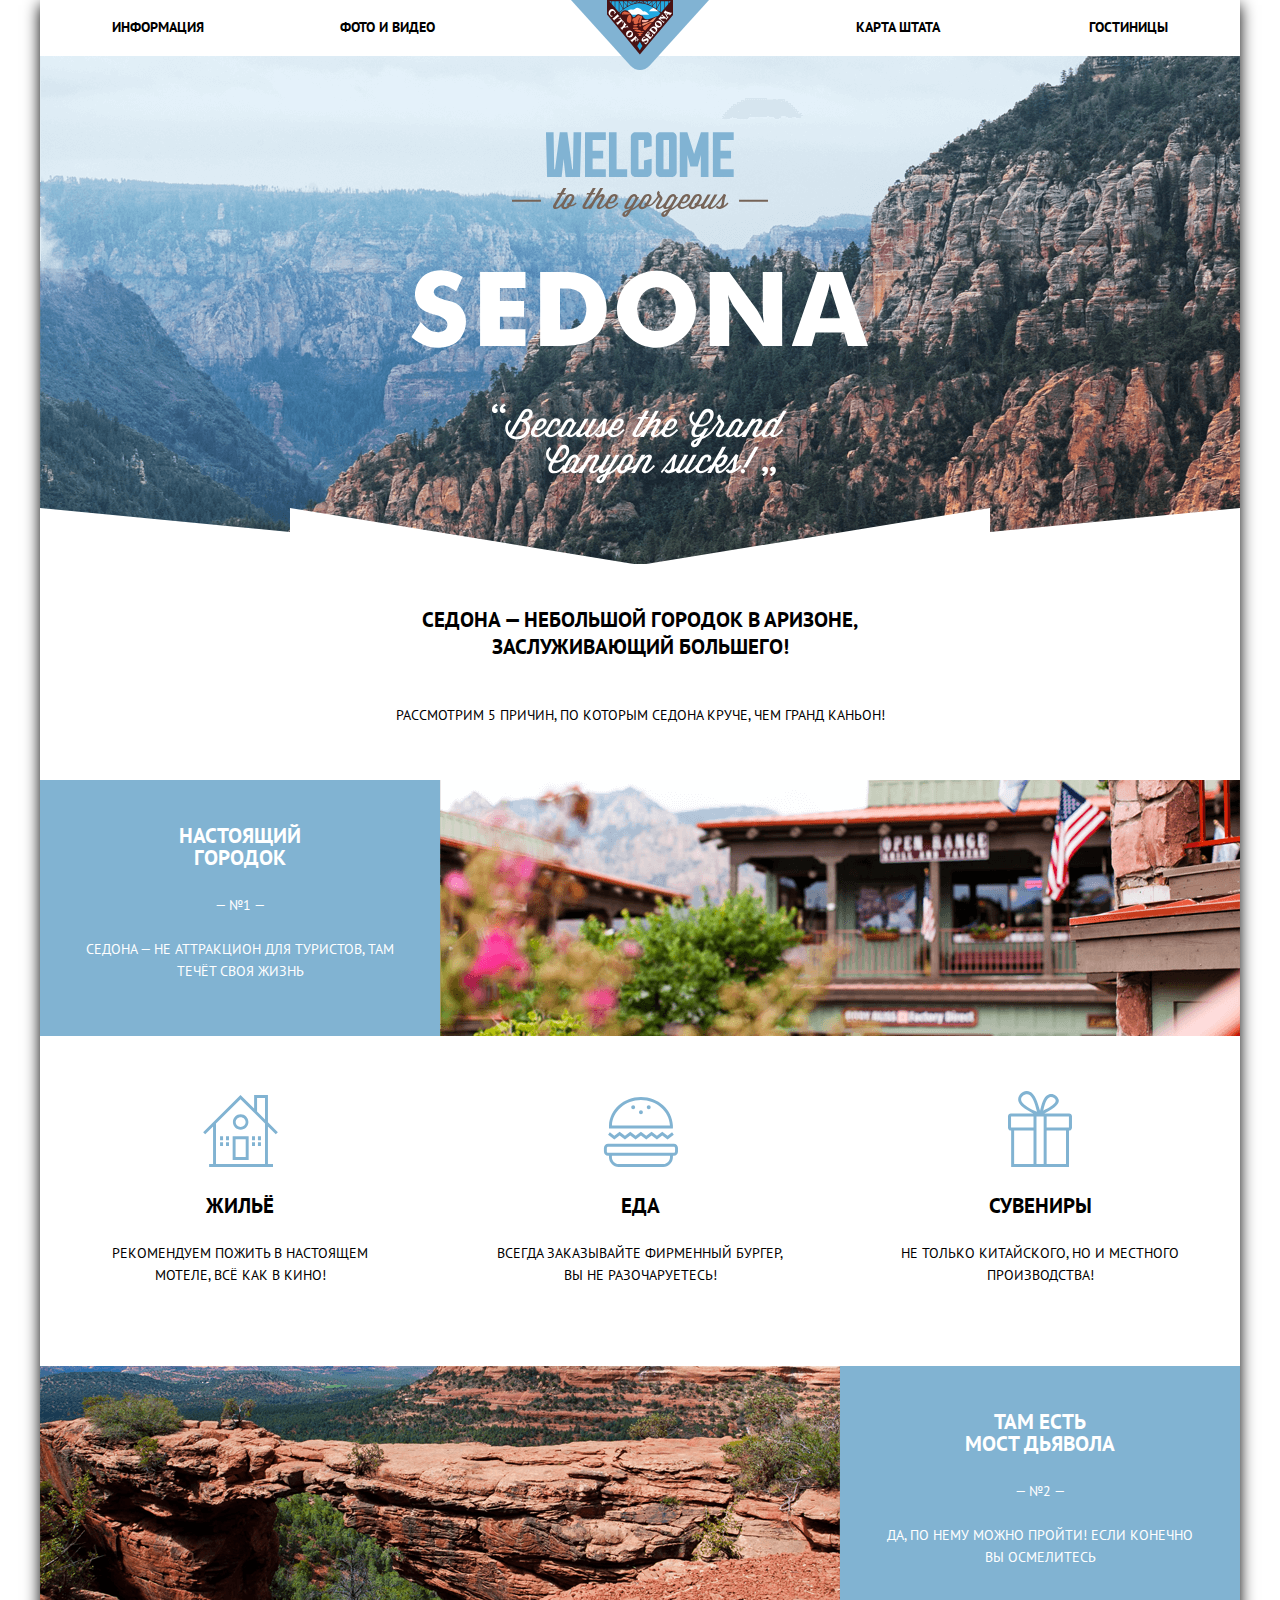
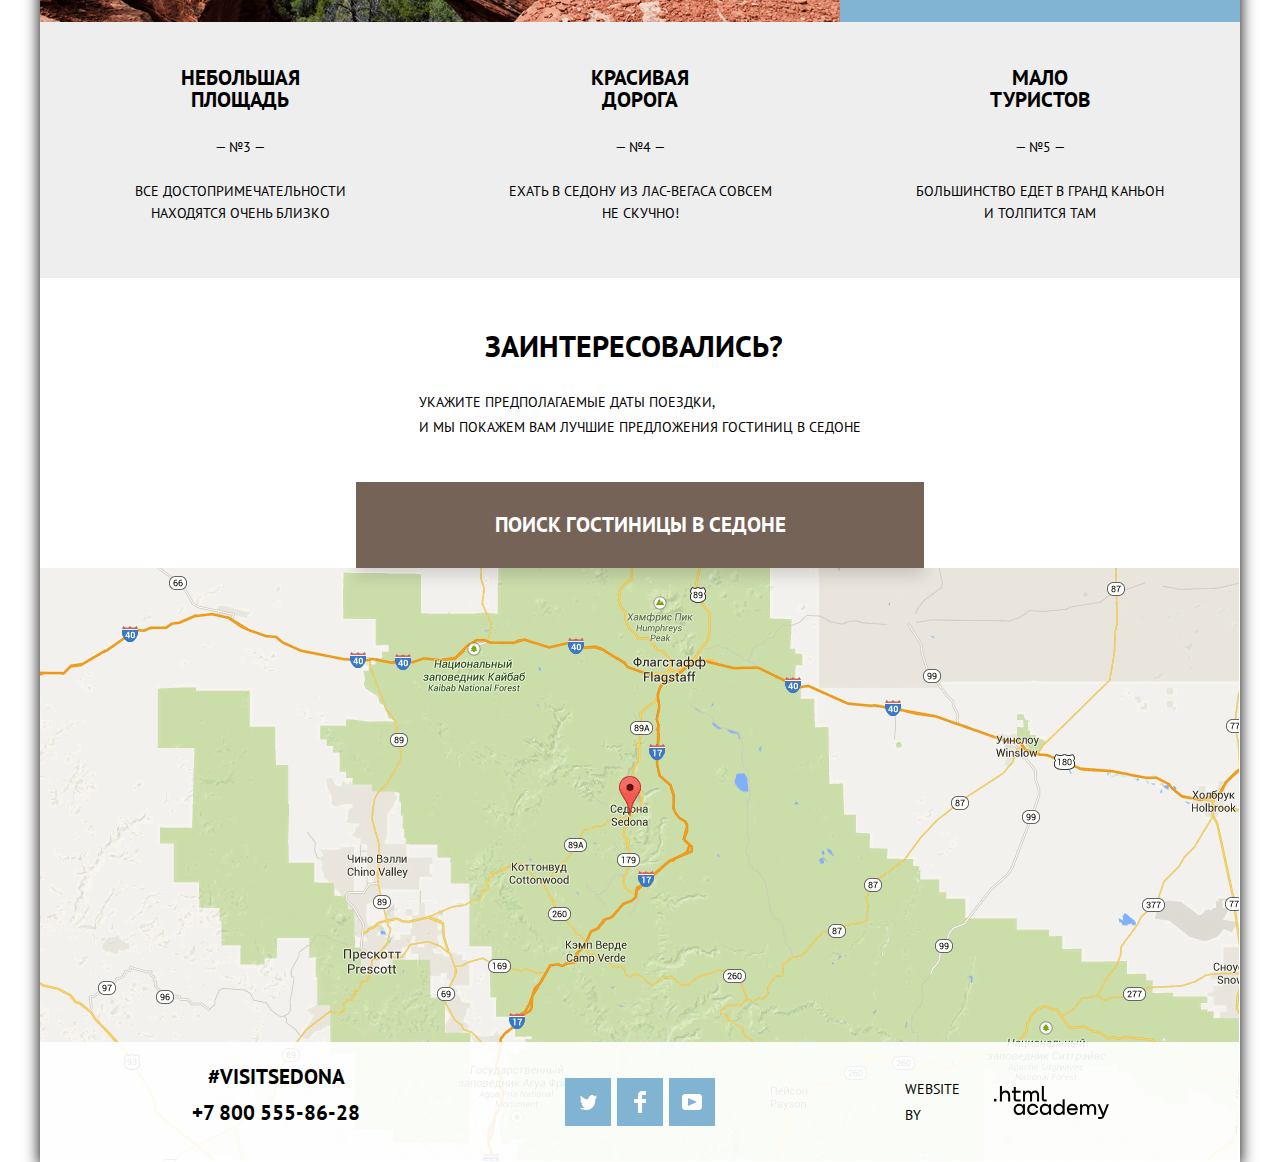
==== commit 3e7ec99e: "Add js form and map for index.html" ====
--- a/src/index.html
+++ b/src/index.html
@@ -103,9 +103,11 @@
             </h2>
             <p class="subtitle interesting__subtitle">Укажите предполагаемые даты поездки,<br> и мы покажем вам лучшие
                 предложения гостиниц в седоне</p>
-            <button class="button button__lg button_brown">ПОИСК ГОСТИНИЦЫ В седоне</button>
-
-            <form id="search-hotel" class="search-hotel" method="post" action="https://echo.htmlacademy.ru">
+            <button class="button button__lg button_brown" id="show-form">ПОИСК ГОСТИНИЦЫ В седоне</button>
+        </section>
+
+        <footer class="main-footer">
+            <form id="search-hotel" class="search-hotel search-hotel_active" method="post" action="https://echo.htmlacademy.ru">
                 <div class="search-hotel__row">
                     <label class="title search-hotel__title">
                         Дата выезда:
@@ -200,9 +202,7 @@
                     <button class="button button_blue search-hotel__button" form="search-hotel">НАЙТИ</button>
                 </div>
             </form>
-        </section>
-
-        <footer class="main-footer">
+            <script type="text/javascript" charset="utf-8" async src="https://api-maps.yandex.ru/services/constructor/1.0/js/?um=constructor%3Ac20449dc476053ec923e67679372bd9ce2e365bf9ef74fed2821ad3377e39c72&amp;width=100%&amp;height=100%&amp;lang=ru_RU&amp;scroll=false"></script>
         </footer>
     </main>
 
@@ -252,5 +252,6 @@
         </div>
     </footer>
 </div>
+<script src="js/js.js"></script>
 </body>
 </html>
--- a/src/css/style.css
+++ b/src/css/style.css
@@ -331,14 +331,20 @@
 
 /*-- форма поиска index.html--*/
 .search-hotel {
+    z-index: 1;
+    transition: ease 0.5s;
     padding: 50px;
     box-sizing: border-box;
     position: absolute;
-    top: 100%;
+    top: -395px;
+    height: 395px;
     width: 568px;
-    height: 395px;
     background-color: var(--white-color);
     box-shadow: 0 7px 15px rgba(0, 1, 1, 0.15);
+}
+
+.search-hotel_active {
+    top: 0;
 }
 
 .search-hotel input[type=date]::-webkit-calendar-picker-indicator {
@@ -433,6 +439,8 @@
 
 /*-- footer index.html с картой --*/
 .main-footer {
+    overflow: hidden;
+    position: relative;
     display: flex;
     justify-content: center;
     height: 594px;
